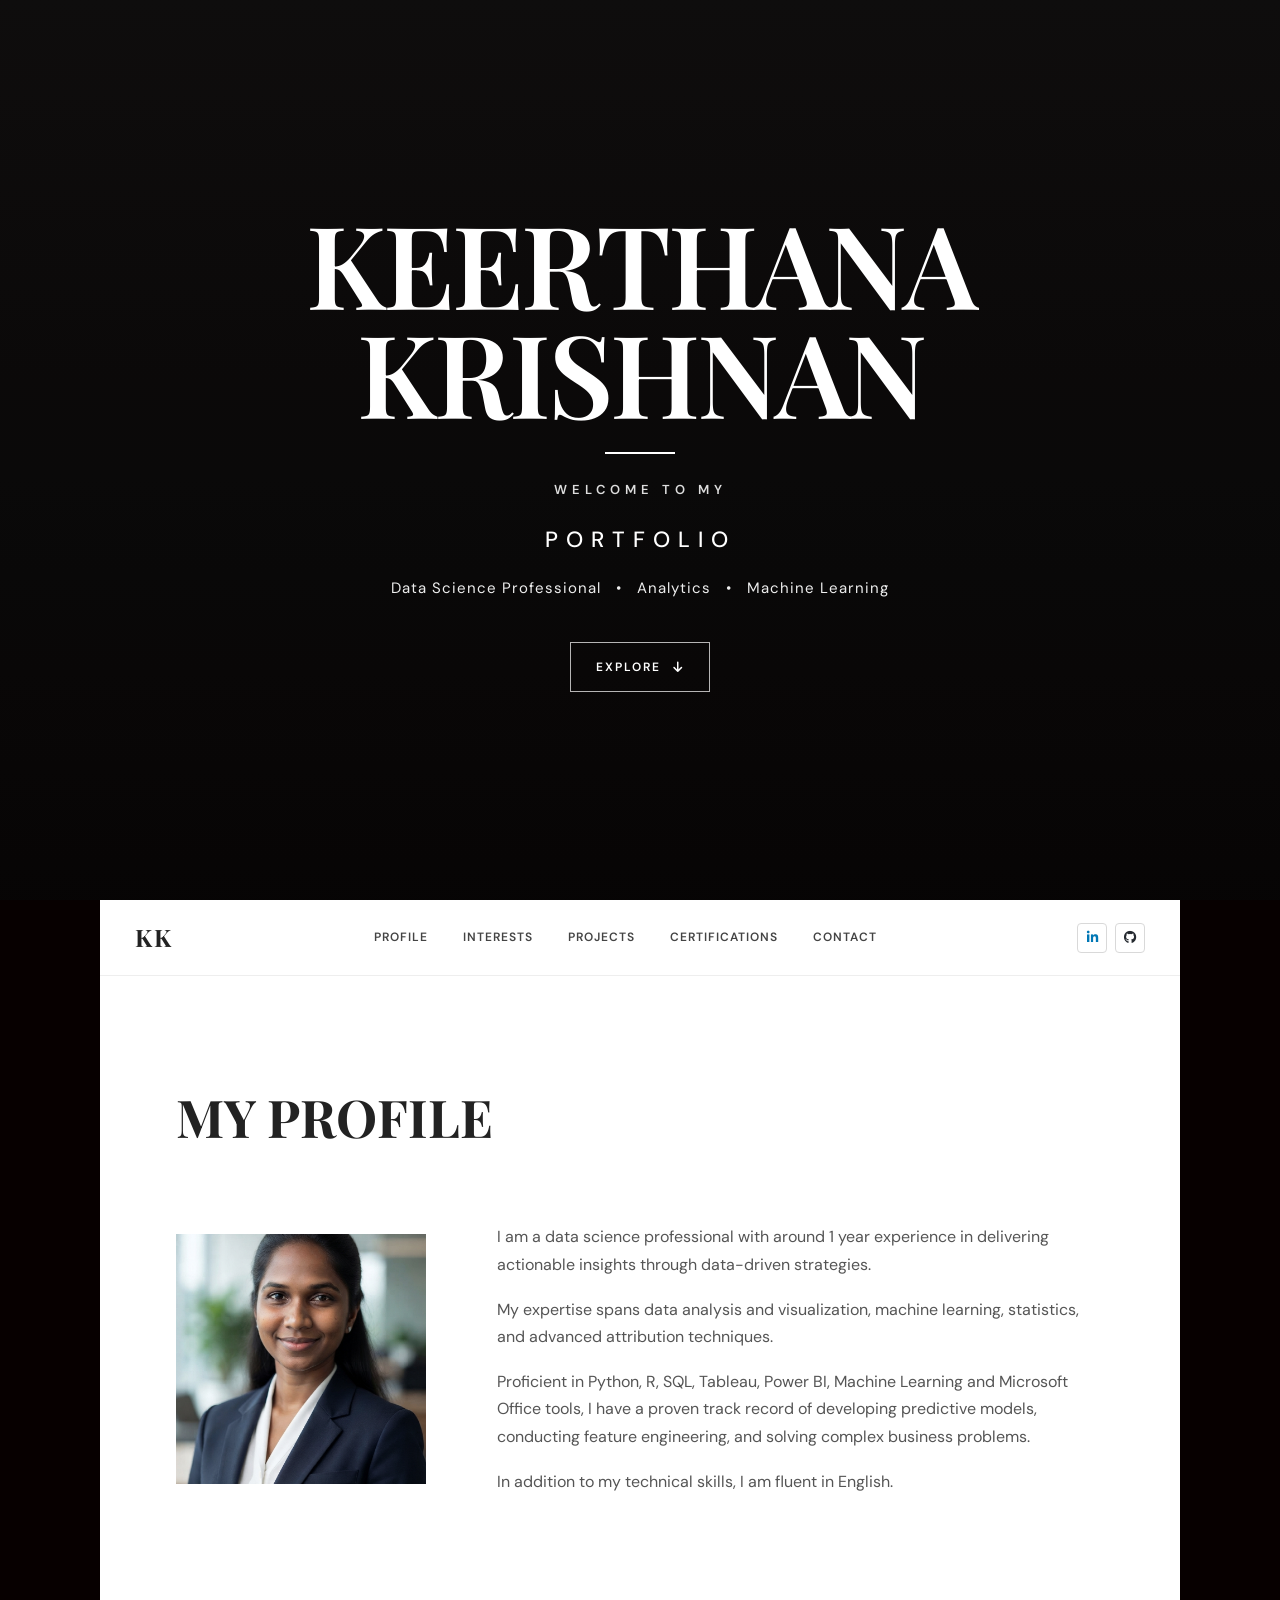
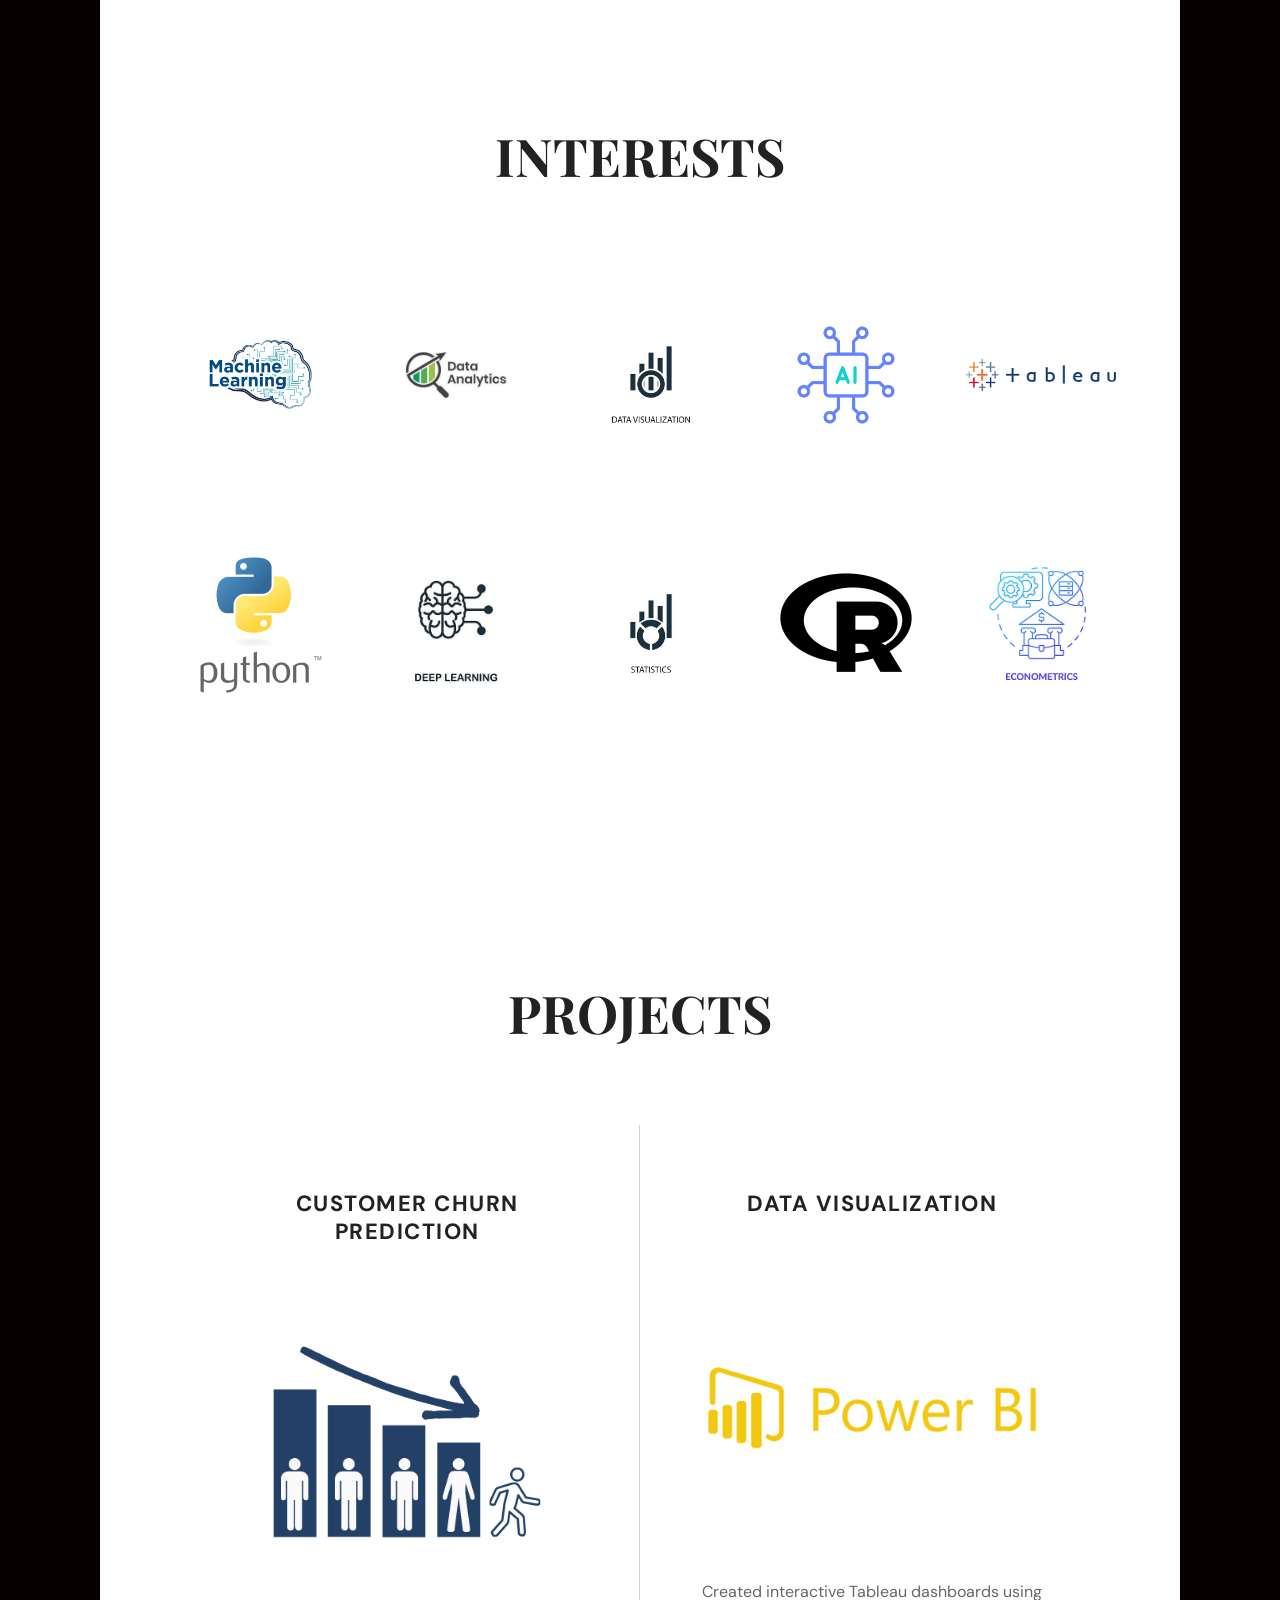
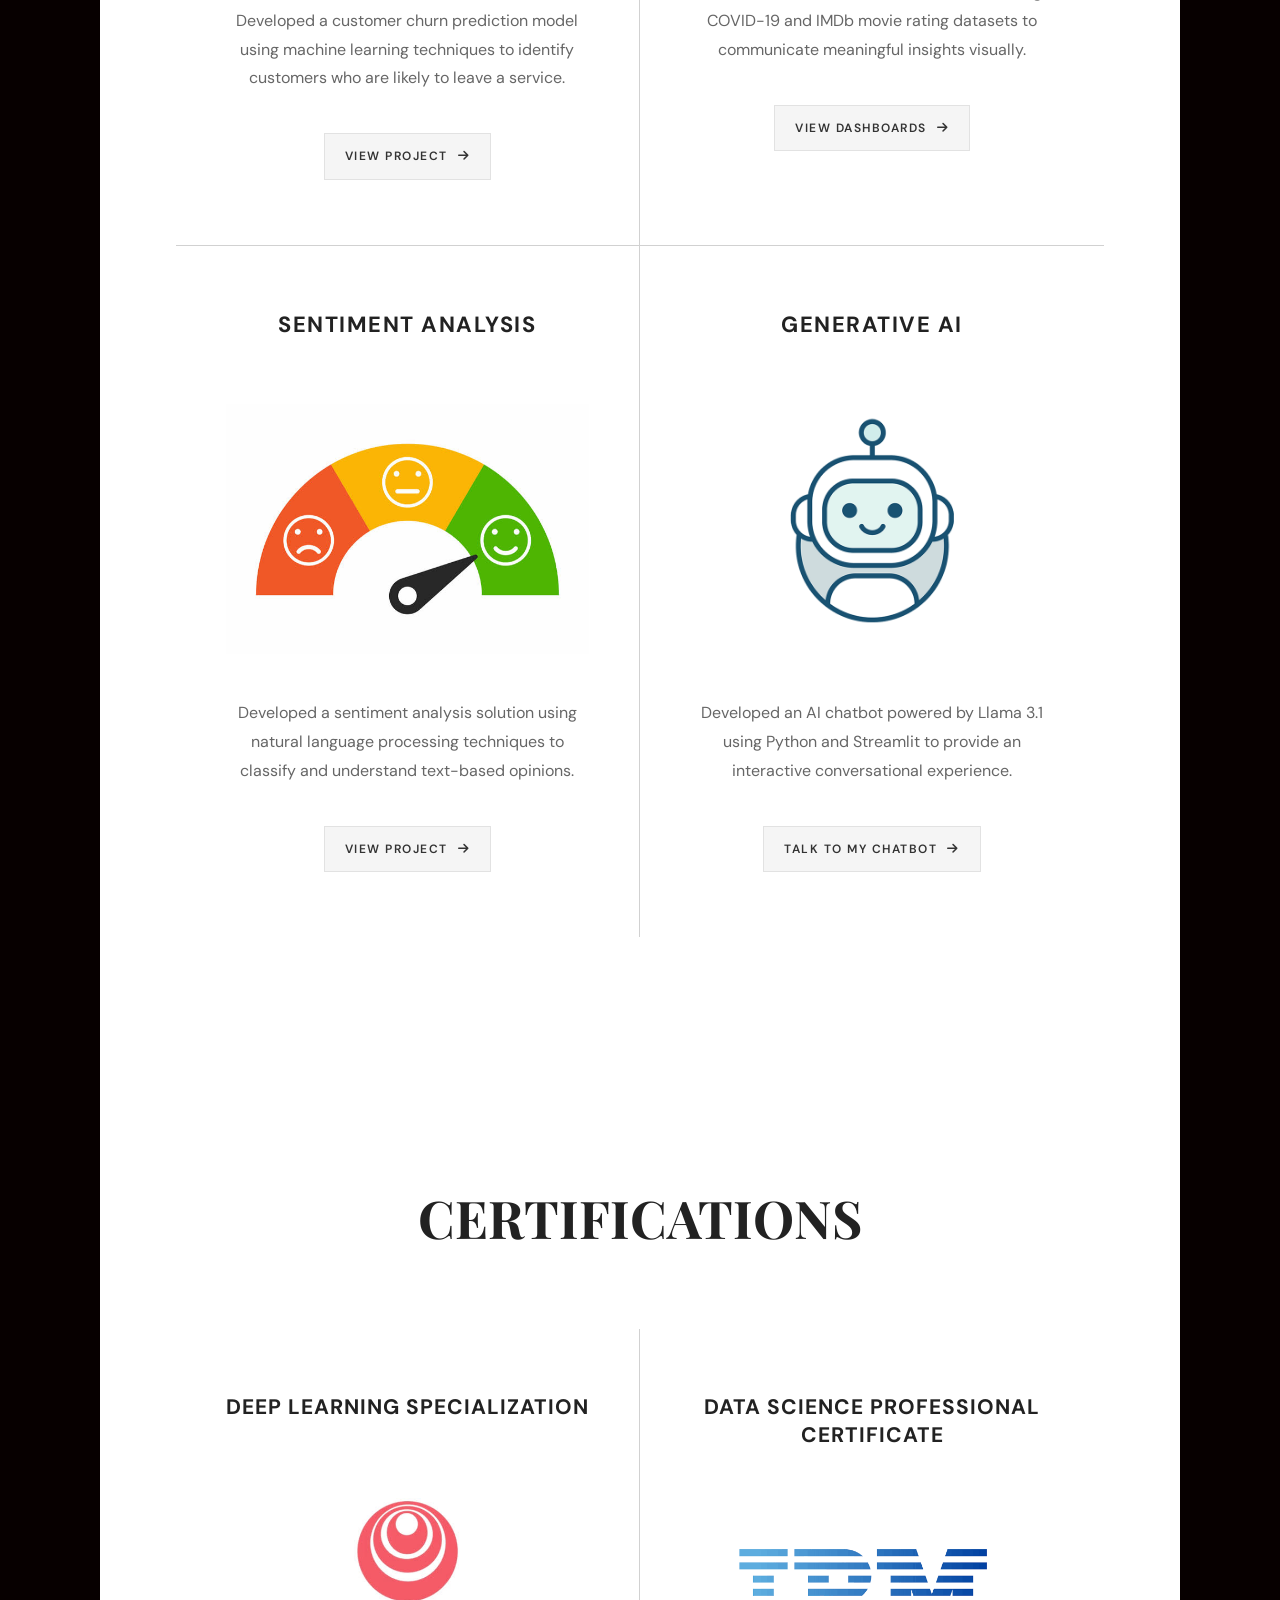
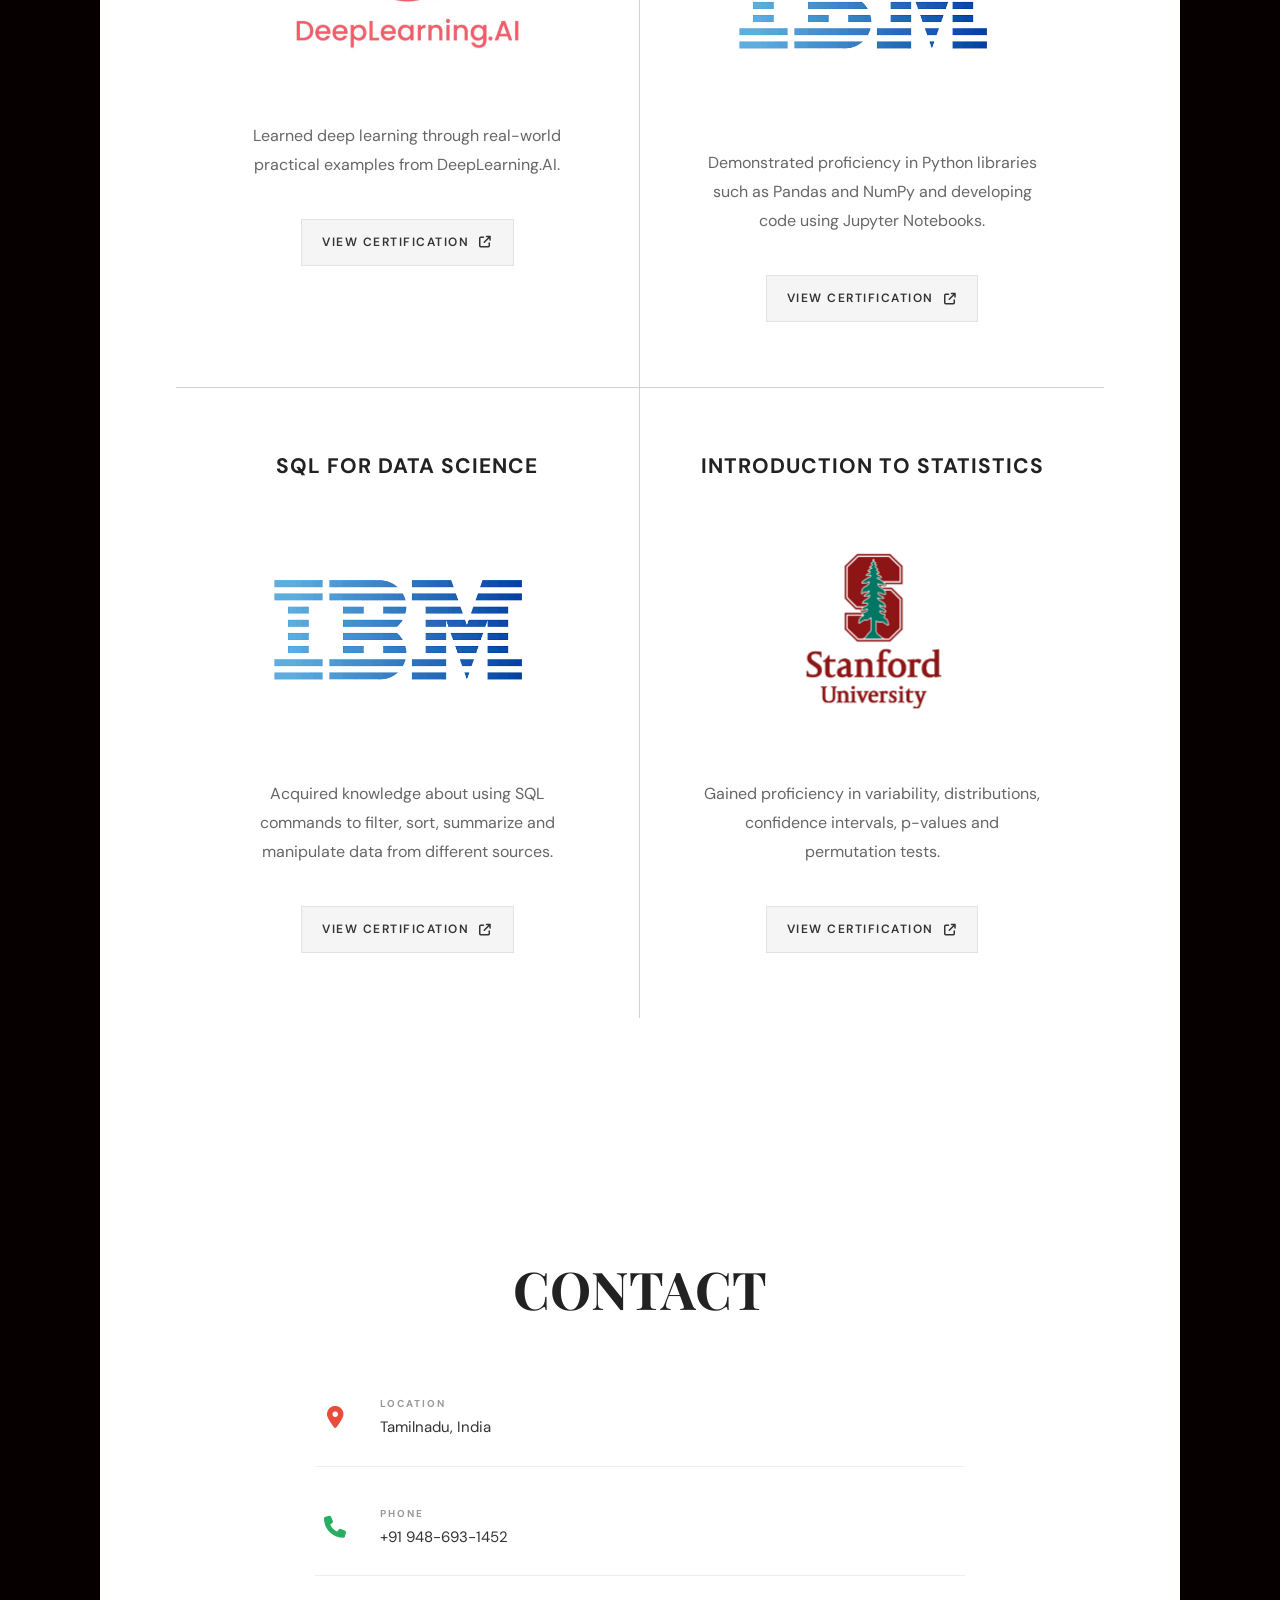
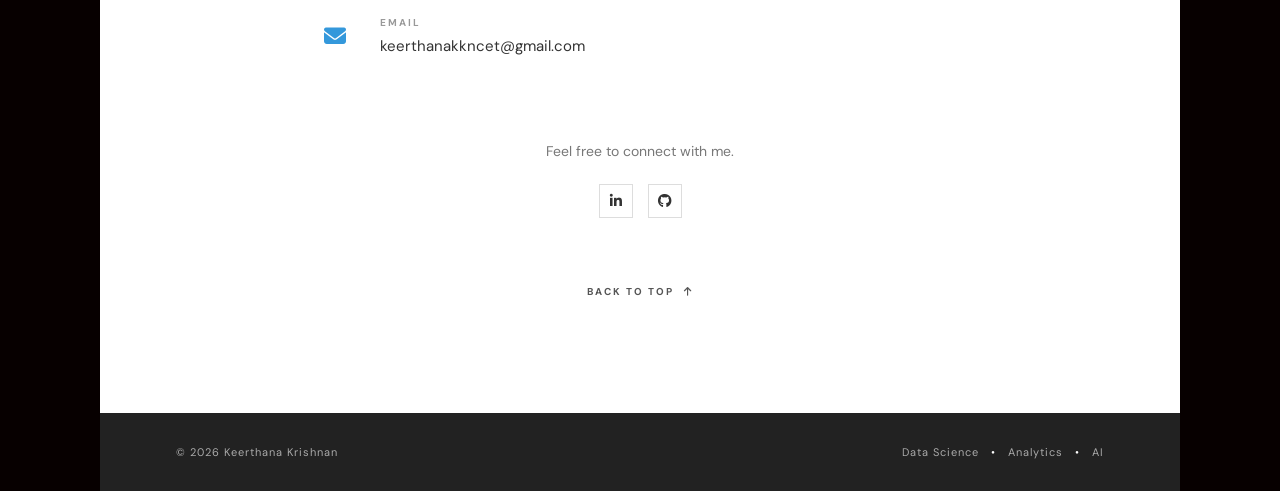
==== Home.html @ b249898c "Add files via upload" ====
<!DOCTYPE html>
<html lang="en">

<head>

    <meta charset="UTF-8">

    <meta name="viewport"
          content="width=device-width, initial-scale=1.0">

    <meta name="description"
          content="Keerthana Krishnan - Data Science Professional Portfolio">

    <title>Keerthana Krishnan | Data Science Portfolio</title>

    <!-- Google Fonts -->
    <link rel="preconnect" href="https://fonts.googleapis.com">

    <link rel="preconnect"
          href="https://fonts.gstatic.com"
          crossorigin>

    <link href="https://fonts.googleapis.com/css2?family=DM+Sans:wght@400;500;600;700&family=Playfair+Display:wght@500;600;700&display=swap"
          rel="stylesheet">

    <!-- Font Awesome -->
    <link rel="stylesheet"
          href="https://cdnjs.cloudflare.com/ajax/libs/font-awesome/6.5.2/css/all.min.css">

    <!-- Main CSS -->
    <link rel="stylesheet"
          href="/Static/CSS/style.css">

</head>

<body>

<!-- =====================================================
     HERO
===================================================== -->

<header class="hero-section" id="home">

    <div class="hero-overlay"></div>

    <div class="hero-content">

        <h1>
            KEERTHANA
            <span>KRISHNAN</span>
        </h1>

        <div class="hero-line"></div>

        <p class="hero-eyebrow">
            WELCOME TO MY
        </p>

        <h2>
            PORTFOLIO
        </h2>

        <p class="hero-description">
            Data Science Professional
            <span>•</span>
            Analytics
            <span>•</span>
            Machine Learning
        </p>

        <a href="#profile" class="explore-button">
            EXPLORE
            <i class="fa-solid fa-arrow-down"></i>
        </a>

    </div>

</header>


<!-- =====================================================
     MAIN PORTFOLIO VIEW
===================================================== -->

<main class="view-content">


    <!-- =================================================
         NAVIGATION
    ================================================= -->

    <nav class="portfolio-nav">

        <div class="nav-container">

            <a href="#home" class="nav-logo">
                KK
            </a>

            <button class="menu-toggle"
                    aria-label="Open navigation"
                    aria-expanded="false"
                    type="button">

                <i class="fa-solid fa-bars"></i>

            </button>

            <div class="nav-menu">

                <a href="#profile" class="nav-link">
                    Profile
                </a>

                <a href="#interests" class="nav-link">
                    Interests
                </a>

                <a href="#projects" class="nav-link">
                    Projects
                </a>

                <a href="#certifications" class="nav-link">
                    Certifications
                </a>

                <a href="#contact" class="nav-link">
                    Contact
                </a>

            </div>

            <div class="social-icons">

                <a href="https://www.linkedin.com/in/kgkeerthana/"
                   target="_blank"
                   rel="noopener noreferrer"
                   aria-label="LinkedIn">

                    <i class="fa-brands fa-linkedin-in"></i>

                </a>

                <a href="https://github.com/Keerthy1216"
                   target="_blank"
                   rel="noopener noreferrer"
                   aria-label="GitHub">

                    <i class="fa-brands fa-github"></i>

                </a>

            </div>

        </div>

    </nav>


    <!-- =================================================
         PROFILE
    ================================================= -->

    <section class="portfolio-section profile-section"
             id="profile">

        <div class="section-heading">

            <h2>
                MY PROFILE
            </h2>

        </div>

        <div class="profile-container">

            <div class="profile-image reveal">

                <img src="/Static/Images/Icons/myimage.png"
                     alt="Keerthana Krishnan">

            </div>

            <div class="profile-content reveal">

                <p>
                    I am a data science professional with around
                    1 year experience in delivering actionable
                    insights through data-driven strategies.
                </p>

                <p>
                    My expertise spans data analysis and visualization,
                    machine learning, statistics, and advanced
                    attribution techniques.
                </p>

                <p>
                    Proficient in Python, R, SQL, Tableau,
                    Power BI, Machine Learning and Microsoft Office
                    tools, I have a proven track record of developing
                    predictive models, conducting feature engineering,
                    and solving complex business problems.
                </p>

                <p>
                    In addition to my technical skills, I am fluent
                    in English.
                </p>

            </div>

        </div>

    </section>


    <!-- =================================================
         INTERESTS
    ================================================= -->

    <section class="portfolio-section interests-section"
             id="interests">

        <div class="section-heading centered-heading">

            <h2>
                INTERESTS
            </h2>

        </div>

        <div class="interest-list">

            <div class="interest-item reveal">
                <div class="interest-image">
                    <img src="/Static/Images/Icons/ml.jfif"
                         alt="Data Analytics">
                </div>
            </div>

            <div class="interest-item reveal">
                <div class="interest-image">
                    <img src="/Static/Images/Icons/DA.jpg"
                         alt="Machine Learning">
                </div>
            </div>

            <div class="interest-item reveal">
                <div class="interest-image">
                    <img src="/Static/Images/Icons/Datavisual.png"
                         alt="Data Visualization">
                </div>
            </div>

            <div class="interest-item reveal">
                <div class="interest-image">
                    <img src="/Static/Images/Icons/AI.png"
                         alt="Artificial Intelligence">
                </div>
            </div>

            <div class="interest-item reveal">
                <div class="interest-image">
                    <img src="/Static/Images/Icons/tableau.png"
                         alt="Tableau">
                </div>
            </div>

            <div class="interest-item reveal">
                <div class="interest-image">
                    <img src="/Static/Images/Icons/python.png"
                         alt="Python">
                </div>
            </div>

            <div class="interest-item reveal">
                <div class="interest-image">
                    <img src="/Static/Images/Icons/Deep learning.jfif"
                         alt="Deep Learning">
                </div>
            </div>

            <div class="interest-item reveal">
                <div class="interest-image">
                    <img src="/Static/Images/Icons/Statistics_logo.jfif"
                         alt="Statistics">
                </div>
            </div>

            <div class="interest-item reveal">
                <div class="interest-image">
                    <img src="/Static/Images/Icons/R_lang.jpg"
                         alt="R Programming">
                </div>
            </div>

            <div class="interest-item reveal">
                <div class="interest-image">
                    <img src="/Static/Images/Icons/Econo_logo.jfif"
                         alt="Econometrics">
                </div>
            </div>

        </div>

    </section>


    <!-- =================================================
         PROJECTS
    ================================================= -->

    <section class="portfolio-section projects-section"
             id="projects">

        <div class="section-heading centered-heading">

            <h2>
                PROJECTS
            </h2>

        </div>

        <div class="project-grid">

            <article class="project-card reveal">

                <div class="project-content">

                    <span class="project-category">
                        CUSTOMER CHURN PREDICTION
                    </span>

                    <div class="project-image">

                        <img src="/Static/Images/Icons/CC.png"
                             alt="Customer Churn Prediction">

                    </div>

                    <p>
                        Developed a customer churn prediction model
                        using machine learning techniques to identify
                        customers who are likely to leave a service.
                    </p>

                    <a href="https://github.com/Keerthy1216/Customer_churn_analysis_and_prediction_ML/blob/main/Customer_churn_analysis_%26_prediction.ipynb"
                       target="_blank"
                       rel="noopener noreferrer"
                       class="project-link">

                        VIEW PROJECT

                        <i class="fa-solid fa-arrow-right"></i>

                    </a>

                </div>

            </article>


            <article class="project-card reveal">

                <div class="project-content">

                    <span class="project-category">
                        DATA VISUALIZATION
                    </span>

                    <div class="project-image">

                        <img src="/Static/Images/Icons/DV.png"
                             alt="Tableau Dashboards">

                    </div>

                    <p>
                        Created interactive Tableau dashboards using
                        COVID-19 and IMDb movie rating datasets to
                        communicate meaningful insights visually.
                    </p>

                    <a href="https://public.tableau.com/"
                       target="_blank"
                       rel="noopener noreferrer"
                       class="project-link">

                        VIEW DASHBOARDS

                        <i class="fa-solid fa-arrow-right"></i>

                    </a>

                </div>

            </article>


            <article class="project-card reveal">

                <div class="project-content">

                    <span class="project-category">
                        SENTIMENT ANALYSIS
                    </span>

                    <div class="project-image">

                        <img src="/Static/Images/Icons/NLP.jfif"
                             alt="Sentiment Analysis">

                    </div>

                    <p>
                        Developed a sentiment analysis solution using
                        natural language processing techniques to
                        classify and understand text-based opinions.
                    </p>

                    <a href="https://github.com/Keerthy1216/Sentiment_analysis_movie_review_nlp_with_machine_learning"
                       target="_blank"
                       rel="noopener noreferrer"
                       class="project-link">

                        VIEW PROJECT

                        <i class="fa-solid fa-arrow-right"></i>

                    </a>

                </div>

            </article>


            <article class="project-card reveal">

                <div class="project-content">

                    <span class="project-category">
                        GENERATIVE AI
                    </span>

                    <div class="project-image">

                        <img src="/Static/Images/Icons/chtpot.gif"
                             alt="AI Chatbot">

                    </div>

                    <p>
                        Developed an AI chatbot powered by Llama 3.1
                        using Python and Streamlit to provide an
                        interactive conversational experience.
                    </p>

                    <a href="https://myprojects-sivasankar-subramanian-chatbot.streamlit.app/"
                       target="_blank"
                       rel="noopener noreferrer"
                       class="project-link">

                        TALK TO MY CHATBOT

                        <i class="fa-solid fa-arrow-right"></i>

                    </a>

                </div>

            </article>

        </div>

    </section>


    <!-- =================================================
         CERTIFICATIONS
    ================================================= -->

    <section class="portfolio-section certifications-section"
             id="certifications">

        <div class="section-heading centered-heading">

            <h2>
                CERTIFICATIONS
            </h2>

        </div>

        <div class="certification-grid">

            <article class="certificate-item reveal">

                <div class="certificate-content">

                    <span>
                        DEEP LEARNING SPECIALIZATION
                    </span>

                    <div class="certificate-image">

                        <img src="/Static/Images/Icons/DL.jfif"
                             alt="Deep Learning Specialization">

                    </div>

                    <p>
                        Learned deep learning through real-world
                        practical examples from DeepLearning.AI.
                    </p>

                    <a href="https://www.coursera.org/"
                       target="_blank"
                       rel="noopener noreferrer">

                        VIEW CERTIFICATION

                        <i class="fa-solid fa-arrow-up-right-from-square"></i>

                    </a>

                </div>

            </article>


            <article class="certificate-item reveal">

                <div class="certificate-content">

                    <span>
                        DATA SCIENCE PROFESSIONAL CERTIFICATE
                    </span>

                    <div class="certificate-image">

                        <img src="/Static/Images/Icons/IBM.png"
                             alt="Data Science Professional Certificate">

                    </div>

                    <p>
                        Demonstrated proficiency in Python libraries
                        such as Pandas and NumPy and developing code
                        using Jupyter Notebooks.
                    </p>

                    <a href="https://www.coursera.org/"
                       target="_blank"
                       rel="noopener noreferrer">

                        VIEW CERTIFICATION

                        <i class="fa-solid fa-arrow-up-right-from-square"></i>

                    </a>

                </div>

            </article>


            <article class="certificate-item reveal">

                <div class="certificate-content">

                    <span>
                        SQL FOR DATA SCIENCE
                    </span>

                    <div class="certificate-image">

                        <img src="/Static/Images/Icons/IBM.png"
                             alt="SQL for Data Science">

                    </div>

                    <p>
                        Acquired knowledge about using SQL commands
                        to filter, sort, summarize and manipulate
                        data from different sources.
                    </p>

                    <a href="https://www.coursera.org/"
                       target="_blank"
                       rel="noopener noreferrer">

                        VIEW CERTIFICATION

                        <i class="fa-solid fa-arrow-up-right-from-square"></i>

                    </a>

                </div>

            </article>


            <article class="certificate-item reveal">

                <div class="certificate-content">

                    <span>
                        INTRODUCTION TO STATISTICS
                    </span>

                    <div class="certificate-image">

                        <img src="/Static/Images/Icons/sTATISTICS.png"
                             alt="Introduction to Statistics">

                    </div>

                    <p>
                        Gained proficiency in variability,
                        distributions, confidence intervals,
                        p-values and permutation tests.
                    </p>

                    <a href="https://www.coursera.org/"
                       target="_blank"
                       rel="noopener noreferrer">

                        VIEW CERTIFICATION

                        <i class="fa-solid fa-arrow-up-right-from-square"></i>

                    </a>

                </div>

            </article>

        </div>

    </section>


    <!-- =================================================
         CONTACT
    ================================================= -->

    <section class="portfolio-section contact-section"
             id="contact">

        <div class="section-heading centered-heading">

            <h2>
                CONTACT
            </h2>

        </div>

        <div class="contact-container">

            <div class="contact-item reveal">

                <div class="contact-icon location-icon">
                    <i class="fa-solid fa-location-dot"></i>
                </div>

                <div class="contact-info">

                    <span>
                        LOCATION
                    </span>

                    <p>
                        Tamilnadu, India
                    </p>

                </div>

            </div>


            <div class="contact-item reveal">

                <div class="contact-icon phone-icon">
                    <i class="fa-solid fa-phone"></i>
                </div>

                <div class="contact-info">

                    <span>
                        PHONE
                    </span>

                    <p>
                        <a href="tel:+919486931452">
                            +91 948-693-1452
                        </a>
                    </p>

                </div>

            </div>


            <div class="contact-item reveal">

                <div class="contact-icon email-icon">
                    <i class="fa-solid fa-envelope"></i>
                </div>

                <div class="contact-info">

                    <span>
                        EMAIL
                    </span>

                    <p>
                        <a href="mailto:keerthanakncet@gmail.com">
                            keerthanakkncet@gmail.com
                        </a>
                    </p>

                </div>

            </div>

        </div>


        <div class="contact-bottom">

            <p>
                Feel free to connect with me.
            </p>

            <div class="contact-social">

                <a href="https://www.linkedin.com/in/kgkeerthana/"
                   target="_blank"
                   rel="noopener noreferrer"
                   aria-label="LinkedIn">

                    <i class="fa-brands fa-linkedin-in"></i>

                </a>

                <a href="https://github.com/Keerthy1216"
                   target="_blank"
                   rel="noopener noreferrer"
                   aria-label="GitHub">

                    <i class="fa-brands fa-github"></i>

                </a>

            </div>

        </div>


        <a href="#home" class="back-to-top">

            BACK TO TOP

            <i class="fa-solid fa-arrow-up"></i>

        </a>

    </section>


    <!-- =================================================
         FOOTER
    ================================================= -->

    <footer class="portfolio-footer">

        <p>
            © 2026 Keerthana Krishnan
        </p>

        <p>
            Data Science
            <span>•</span>
            Analytics
            <span>•</span>
            AI
        </p>

    </footer>

</main>


<!-- =====================================================
     JAVASCRIPT
===================================================== -->

<script src="/Static/JS/main.js"></script>

</body>

</html>
---- Static/CSS/style.css ----
/* =========================================================
   GLOBAL
========================================================= */

* {
    margin: 0;
    padding: 0;
    box-sizing: border-box;
}

html {
    scroll-behavior: smooth;
    scroll-padding-top: 80px;
}

body {
    font-family: "DM Sans", sans-serif;
    color: #222222;
    background: #070000;
    line-height: 1.7;
}

a {
    color: inherit;
    text-decoration: none;
}

img {
    display: block;
    max-width: 100%;
}

button {
    font-family: inherit;
}


/* =========================================================
   HERO
========================================================= */

.hero-section {
    min-height: 100vh;
    position: relative;

    display: flex;
    align-items: center;
    justify-content: center;

    text-align: center;

    background:
        linear-gradient(
            rgba(20, 20, 20, 0.75),
            rgba(8, 8, 8, 0.7)
        ),
        url("/Static/Images/hero.jpg");

    background-size: cover;
    background-position: center;
    background-attachment: fixed;

    color: #ffffff;
}

.hero-overlay {
    position: absolute;
    inset: 0;
    background: rgba(0, 0, 0, 0.15);
}

.hero-content {
    position: relative;
    z-index: 2;

    width: 90%;
    max-width: 1000px;

    padding: 40px 20px;
}

.hero-eyebrow {
    font-size: 13px;
    letter-spacing: 5px;
    font-weight: 600;

    margin-bottom: 20px;

    color: #dddddd;
}

.hero-content h1 {
    font-family: "Playfair Display", serif;

    font-size: clamp(55px, 9vw, 115px);
    line-height: 0.95;

    font-weight: 600;
    letter-spacing: -3px;

    margin-bottom: 25px;
}

.hero-content h1 span {
    display: block;
}

.hero-line {
    width: 70px;
    height: 2px;

    margin: 25px auto;

    background: #ffffff;
}

.hero-content h2 {
    font-size: 22px;
    font-weight: 500;

    letter-spacing: 8px;

    margin-bottom: 18px;
}

.hero-description {
    font-size: 15px;

    color: #eeeeee;

    letter-spacing: 1px;
}

.hero-description span {
    margin: 0 10px;
}

.explore-button {
    display: inline-flex;

    align-items: center;

    gap: 12px;

    margin-top: 40px;

    padding: 14px 25px;

    border: 1px solid rgba(255, 255, 255, 0.7);

    color: #ffffff;

    font-size: 12px;
    font-weight: 600;

    letter-spacing: 2px;

    transition: all 0.3s ease;
}

.explore-button:hover {
    background: #ffffff;
    color: #222222;
}

.explore-button i {
    transition: transform 0.3s ease;
}

.explore-button:hover i {
    transform: translateY(4px);
}


/* =========================================================
   MAIN PORTFOLIO VIEW
========================================================= */

.view-content {
    width: calc(100% - 200px);
    max-width: 1500px;

    margin: 0 auto;

    background: #ffffff;
}


/* =========================================================
   NAVIGATION
========================================================= */

.portfolio-nav {
    position: sticky;
    top: 0;

    z-index: 1000;

    background: #ffffff;

    border-bottom: 1px solid #eeeeee;
}

.nav-container {
    min-height: 75px;

    padding: 0 35px;

    display: flex;

    align-items: center;
    justify-content: space-between;
}

.nav-logo {
    font-family: "Playfair Display", serif;

    font-size: 24px;
    font-weight: 700;

    color: #222222;

    letter-spacing: 2px;
}

.nav-menu {
    display: flex;

    align-items: center;

    gap: 35px;
}

.nav-link {
    position: relative;

    font-size: 12px;
    font-weight: 600;

    text-transform: uppercase;

    letter-spacing: 1px;

    color: #444444;

    transition: color 0.3s ease;
}

.nav-link::after {
    content: "";

    position: absolute;

    left: 0;
    bottom: -7px;

    width: 0;
    height: 1px;

    background: #222222;

    transition: width 0.3s ease;
}

.nav-link:hover {
    color: #000000;
}

.nav-link:hover::after {
    width: 100%;
}


/* =========================================================
   SOCIAL ICONS
========================================================= */

.social-icons {
    display: flex;

    align-items: center;

    gap: 8px;
}

.social-icons a {
    width: 30px;
    height: 30px;

    display: flex;

    align-items: center;
    justify-content: center;

    background: #ffffff;

    border: 1px solid #d9d9d9;

    border-radius: 4px;

    font-size: 13px;

    transition: all 0.3s ease;
}

.social-icons a:first-child {
    color: #0077b5;
}

.social-icons a:first-child:hover {
    color: #ffffff;

    background: #0077b5;

    border-color: #0077b5;

    transform: translateY(-2px);
}

.social-icons a:last-child {
    color: #24292f;
}

.social-icons a:last-child:hover {
    color: #ffffff;

    background: #24292f;

    border-color: #24292f;

    transform: translateY(-2px);
}


/* =========================================================
   MOBILE MENU BUTTON
========================================================= */

.menu-toggle {
    display: none;

    border: none;

    background: transparent;

    font-size: 22px;

    cursor: pointer;

    color: #222222;
}


/* =========================================================
   GENERAL SECTION
========================================================= */

.portfolio-section {
    position: relative;

    padding: 110px 7%;

    background: #ffffff;
}

.section-heading {
    margin-bottom: 75px;
}

.centered-heading {
    text-align: center;
}

.section-heading h2 {
    font-family: "Playfair Display", serif;

    font-size: clamp(36px, 5vw, 52px);

    font-weight: 700;

    line-height: 1.2;

    color: #222222;
}


/* =========================================================
   PROFILE
========================================================= */

.profile-container {
    max-width: 1100px;

    margin: 0 auto;

    display: grid;

    grid-template-columns: 0.5fr 1.1fr;

    gap: 45px;

    align-items: center;
}

.profile-image {
    overflow: hidden;
}

.profile-image img {
    width: 250px;
    height: 250px;

    object-fit: cover;

    filter: grayscale(10%);

    transition: transform 0.5s ease;
}

.profile-image:hover img {
    transform: scale(1.03);
}

.profile-content p {
    color: #555555;

    font-size: 16px;

    margin-bottom: 18px;
}

.profile-content p:last-child {
    margin-bottom: 0;
}


/* =========================================================
   INTERESTS
========================================================= */

.interests-section {
    padding-top: 120px;

    padding-bottom: 125px;
}

.interests-section .section-heading {
    margin-bottom: 75px;
}

.interest-list {
    display: grid;

    grid-template-columns: repeat(5, 1fr);

    gap: 55px 25px;

    max-width: 1100px;

    margin: 0 auto;

    padding: 15px 0;
}

.interest-item {
    display: flex;

    align-items: center;
    justify-content: center;

    text-align: center;

    padding: 15px 10px;

    background: transparent;

    transition: transform 0.3s ease;
}

.interest-item:hover {
    transform: translateY(-6px);
}

.interest-image {
    width: 150px;
    height: 165px;

    display: flex;

    align-items: center;
    justify-content: center;

    overflow: hidden;

    margin: 0 auto;
}

.interest-image img {
    width: 100%;
    height: 100%;

    object-fit: contain;

    object-position: center;

    transition: transform 0.3s ease;
}

.interest-item:hover .interest-image img {
    transform: scale(1.08);
}


/* =========================================================
   PROJECTS
========================================================= */

.projects-section {
    padding-top: 120px;

    padding-bottom: 130px;
}

.projects-section .section-heading {
    margin-bottom: 80px;
}

.project-grid {
    display: grid;

    grid-template-columns: repeat(2, 1fr);

    max-width: 1200px;

    margin: 0 auto;

    /*
       IMPORTANT:
       No row-gap here.

       This allows the horizontal divider
       to connect directly with the vertical divider.
    */
    column-gap: 0;

    row-gap: 0;
}

.project-card {
    position: relative;

    padding: 65px 50px;

    background: transparent;

    /*
       Continuous divider system
    */
    border-bottom: 1px solid rgba(0, 0, 0, 0.18);
}

.project-card:nth-child(odd) {
    border-right: 1px solid rgba(0, 0, 0, 0.18);
}

/*
   Remove bottom border from the last row.
   This prevents an unnecessary line at the bottom.
*/
.project-card:nth-child(3),
.project-card:nth-child(4) {
    border-bottom: none;
}

.project-content {
    display: flex;

    flex-direction: column;

    align-items: center;

    text-align: center;
}


/* PROJECT TITLE */

.project-category {
    display: block;

    width: 100%;

    max-width: 500px;

    margin: 0 auto 45px;

    font-family: "DM Sans", sans-serif;

    font-size: 22px;

    font-weight: 700;

    line-height: 1.3;

    letter-spacing: 1.5px;

    color: #222222;
}


/* PROJECT IMAGE */

.project-image {
    width: 100%;

    max-width: 500px;

    height: 250px;

    overflow: hidden;

    margin: 20px auto 45px;
}

.project-image img {
    width: 100%;

    height: 100%;

    object-fit: cover;

    transition: transform 0.4s ease;
}

.project-card:hover .project-image img {
    transform: scale(1.03);
}


/* PROJECT DESCRIPTION */

.project-content p {
    width: 100%;

    max-width: 600px;

    margin: 0 auto 40px;

    padding: 0 10px;

    font-size: 16px;

    line-height: 1.8;

    color: #666666;
}


/* PROJECT BUTTON */

.project-link {
    display: inline-flex;

    align-items: center;

    justify-content: center;

    gap: 10px;

    padding: 12px 20px;

    background: rgba(0, 0, 0, 0.04);

    border: 1px solid rgba(0, 0, 0, 0.08);

    color: #333333;

    font-size: 12px;

    font-weight: 600;

    letter-spacing: 1.5px;

    transition: all 0.3s ease;
}

.project-link:hover {
    background: rgba(0, 0, 0, 0.09);

    border-color: rgba(0, 0, 0, 0.15);

    color: #000000;
}

.project-link i {
    transition: transform 0.3s ease;
}

.project-link:hover i {
    transform: translateX(5px);
}


/* =========================================================
   CERTIFICATIONS
========================================================= */

.certifications-section {
    padding-top: 120px;

    padding-bottom: 130px;
}

.certifications-section .section-heading {
    margin-bottom: 80px;
}

.certification-grid {
    display: grid;

    grid-template-columns: repeat(2, 1fr);

    max-width: 1200px;

    margin: 0 auto;
}

.certificate-item {
    position: relative;

    padding: 65px 50px;

    text-align: center;
}

.certificate-item:nth-child(odd) {
    border-right: 1px solid rgba(0, 0, 0, 0.18);
}

.certificate-item:nth-child(-n+2) {
    border-bottom: 1px solid rgba(0, 0, 0, 0.18);
}

.certificate-content {
    width: 100%;

    display: flex;

    flex-direction: column;

    align-items: center;
}


/* CERTIFICATION TITLE */

.certificate-content > span {
    display: block;

    width: 100%;

    max-width: 500px;

    margin: 0 auto 45px;

    text-align: center;

    font-family: "DM Sans", sans-serif;

    font-size: 21px;

    font-weight: 700;

    line-height: 1.3;

    letter-spacing: 1px;

    color: #222222;

    text-transform: uppercase;
}


/* CERTIFICATION IMAGE */

.certificate-image {
    width: 100%;

    max-width: 290px;

    height: 210px;

    margin: 0 auto 45px;

    overflow: hidden;
}

.certificate-image img {
    width: 100%;

    height: 100%;

    display: block;

    object-fit: cover;

    object-position: center;

    transition: transform 0.4s ease;
}

.certificate-item:hover .certificate-image img {
    transform: scale(1.03);
}


/* CERTIFICATION DESCRIPTION */

.certificate-content p {
    width: 100%;

    max-width: 600px;

    margin: 0 auto 40px;

    padding: 0 10px;

    font-size: 16px;

    line-height: 1.8;

    color: #666666;
}


/* CERTIFICATION BUTTON */

.certificate-content a {
    display: inline-flex;

    align-items: center;

    justify-content: center;

    gap: 10px;

    padding: 12px 20px;

    background: rgba(0, 0, 0, 0.04);

    border: 1px solid rgba(0, 0, 0, 0.08);

    color: #333333;

    font-size: 12px;

    font-weight: 600;

    letter-spacing: 1.5px;

    transition: all 0.3s ease;
}

.certificate-content a:hover {
    background: rgba(0, 0, 0, 0.09);

    border-color: rgba(0, 0, 0, 0.15);

    color: #000000;
}

.certificate-content a i {
    transition: transform 0.3s ease;
}

.certificate-content a:hover i {
    transform: translate(3px, -3px);
}


/* =========================================================
   CONTACT
========================================================= */

.contact-section {
    text-align: center;
}

.contact-container {
    max-width: 650px;

    margin: 0 auto;

    display: flex;

    flex-direction: column;

    align-items: center;

    gap: 38px;
}

.contact-item {
    width: 100%;

    display: flex;

    align-items: center;

    justify-content: flex-start;

    gap: 25px;

    text-align: left;

    padding-bottom: 25px;

    border-bottom: 1px solid #eeeeee;
}

.contact-item:last-child {
    border-bottom: none;
}

.contact-icon {
    width: 40px;

    flex-shrink: 0;

    text-align: center;

    font-size: 22px;
}

.location-icon {
    color: #e74c3c;
}

.phone-icon {
    color: #27ae60;
}

.email-icon {
    color: #3498db;
}

.contact-info span {
    display: block;

    color: #999999;

    font-size: 10px;

    font-weight: 700;

    letter-spacing: 2px;

    margin-bottom: 3px;
}

.contact-info p {
    margin: 0;

    color: #333333;

    font-size: 15px;
}

.contact-info a:hover {
    color: #3498db;
}

.contact-bottom {
    margin-top: 55px;
}

.contact-bottom p {
    color: #777777;

    font-size: 14px;

    margin-bottom: 20px;
}

.contact-social {
    display: flex;

    justify-content: center;

    gap: 15px;
}

.contact-social a {
    width: 34px;
    height: 34px;

    display: flex;

    align-items: center;

    justify-content: center;

    border: 1px solid #dddddd;

    color: #333333;

    font-size: 14px;

    transition: all 0.3s ease;
}

.contact-social a:first-child:hover {
    color: #0077b5;

    border-color: #0077b5;
}

.contact-social a:last-child:hover {
    color: #000000;

    border-color: #000000;
}

.back-to-top {
    display: inline-flex;

    align-items: center;

    gap: 10px;

    margin-top: 65px;

    font-size: 10px;

    font-weight: 700;

    letter-spacing: 2px;

    color: #555555;
}

.back-to-top:hover {
    color: #000000;
}


/* =========================================================
   FOOTER
========================================================= */

.portfolio-footer {
    padding: 30px 7%;

    background: #222222;

    color: #aaaaaa;

    display: flex;

    align-items: center;

    justify-content: space-between;

    gap: 20px;

    font-size: 11px;

    letter-spacing: 1px;
}

.portfolio-footer span {
    margin: 0 8px;

    color: #ffffff;
}


/* =========================================================
   REVEAL ANIMATION
========================================================= */

.reveal {
    opacity: 0;

    transform: translateY(25px);

    transition:
        opacity 0.7s ease,
        transform 0.7s ease;
}

.reveal.active {
    opacity: 1;

    transform: translateY(0);
}


/* =========================================================
   TABLET
========================================================= */

@media (max-width: 1100px) {

    .view-content {
        width: calc(100% - 80px);
    }

    .nav-menu {
        gap: 20px;
    }

    .interest-list {
        grid-template-columns: repeat(4, 1fr);

        gap: 45px 20px;
    }

    .interest-image {
        width: 120px;

        height: 125px;
    }

    .profile-container {
        gap: 35px;
    }

    .project-card {
        padding: 55px 30px;
    }

    .certificate-item {
        padding: 55px 30px;
    }
}


/* =========================================================
   MOBILE NAVIGATION
========================================================= */

@media (max-width: 800px) {

    .view-content {
        width: calc(100% - 30px);
    }

    .nav-container {
        min-height: 65px;

        padding: 0 20px;
    }

    .menu-toggle {
        display: block;

        order: 2;
    }

    .nav-logo {
        order: 1;
    }

    .social-icons {
        order: 3;
    }

    .nav-menu {
        position: absolute;

        top: 65px;

        left: 0;
        right: 0;

        display: none;

        flex-direction: column;

        align-items: center;

        gap: 0;

        padding: 15px 0 20px;

        background: #ffffff;

        border-top: 1px solid #eeeeee;

        box-shadow:
            0 10px 25px rgba(0, 0, 0, 0.05);
    }

    .nav-menu.active {
        display: flex;
    }

    .nav-link {
        width: 100%;

        text-align: center;

        padding: 12px;
    }

    .nav-link::after {
        display: none;
    }

    .social-icons {
        margin-left: auto;

        margin-right: 15px;
    }
}


/* =========================================================
   TABLET / SMALL SCREEN
========================================================= */

@media (max-width: 750px) {

    .portfolio-section {
        padding: 80px 6%;
    }

    .profile-container {
        grid-template-columns: 1fr;

        gap: 40px;
    }

    .profile-image {
        display: flex;

        justify-content: center;
    }

    .interest-list {
        grid-template-columns: repeat(2, 1fr);

        gap: 40px 15px;
    }

    .interest-image {
        width: 105px;

        height: 115px;
    }


    /* PROJECTS */

    .project-grid {
        grid-template-columns: 1fr;

        /*
           Keep row-gap at ZERO.

           The border belongs to the card itself,
           so every horizontal divider remains
           continuous.
        */
        row-gap: 0;
    }

    .project-card,
    .project-card:nth-child(odd) {
        border-right: none;

        border-bottom: 1px solid rgba(0, 0, 0, 0.18);

        padding: 55px 0;
    }

    .project-card:last-child {
        border-bottom: none;
    }


    /* CERTIFICATIONS */

    .certification-grid {
        grid-template-columns: 1fr;
    }

    .certificate-item,
    .certificate-item:nth-child(odd) {
        border-right: none;
    }

    .certificate-item:nth-child(-n+2) {
        border-bottom: none;
    }

    .certificate-item:not(:last-child) {
        border-bottom: 1px solid rgba(0, 0, 0, 0.18);
    }

    .certificate-item {
        padding: 55px 0;
    }
}


/* =========================================================
   MOBILE
========================================================= */

@media (max-width: 550px) {

    .view-content {
        width: calc(100% - 16px);
    }

    .hero-content {
        padding: 30px 15px;
    }

    .hero-content h1 {
        font-size: 52px;

        letter-spacing: -1px;
    }

    .hero-content h2 {
        font-size: 17px;

        letter-spacing: 5px;
    }

    .hero-description {
        font-size: 13px;

        line-height: 2;
    }

    .hero-description span {
        margin: 0 4px;
    }

    .portfolio-section {
        padding: 70px 22px;
    }

    .section-heading {
        margin-bottom: 50px;
    }

    .section-heading h2 {
        font-size: 36px;
    }


    /* =====================================================
       INTERESTS
    ===================================================== */

    .interests-section {
        padding-top: 80px;

        padding-bottom: 90px;
    }

    .interests-section .section-heading {
        margin-bottom: 55px;
    }

    .interest-list {
        grid-template-columns: repeat(2, 1fr);

        gap: 35px 10px;

        padding: 10px 0;
    }

    .interest-item {
        padding: 12px 5px;
    }

    .interest-image {
        width: 95px;

        height: 95px;
    }


    /* =====================================================
       PROJECTS
    ===================================================== */

    .projects-section {
        padding-top: 80px;

        padding-bottom: 90px;
    }

    .projects-section .section-heading {
        margin-bottom: 60px;
    }

    .project-card,
    .project-card:nth-child(odd) {
        padding: 55px 0;
    }

    .project-category {
        font-size: 19px;

        line-height: 1.35;

        margin-bottom: 40px;
    }

    .project-image {
        width: 100%;

        height: 220px;

        margin-bottom: 40px;
    }

    .project-content p {
        font-size: 14px;

        line-height: 1.8;

        margin-bottom: 35px;

        padding: 0 5px;
    }


    /* =====================================================
       CERTIFICATIONS
    ===================================================== */

    .certifications-section {
        padding-top: 80px;

        padding-bottom: 90px;
    }

    .certifications-section .section-heading {
        margin-bottom: 60px;
    }

    .certificate-item {
        padding: 55px 0;
    }

    .certificate-content > span {
        font-size: 19px;

        line-height: 1.35;

        margin-bottom: 40px;
    }

    .certificate-image {
        width: 100%;

        height: 220px;

        margin-bottom: 40px;
    }

    .certificate-content p {
        font-size: 14px;

        line-height: 1.8;

        margin-bottom: 35px;

        padding: 0 5px;
    }


    /* =====================================================
       CONTACT
    ===================================================== */

    .contact-item {
        gap: 15px;
    }

    .contact-info p {
        font-size: 14px;

        word-break: break-word;
    }


    /* =====================================================
       FOOTER
    ===================================================== */

    .portfolio-footer {
        flex-direction: column;

        text-align: center;
    }
}


/* =========================================================
   VERY SMALL MOBILE
========================================================= */

@media (max-width: 380px) {

    .social-icons {
        gap: 5px;

        margin-right: 8px;
    }

    .social-icons a {
        width: 24px;

        height: 24px;

        font-size: 12px;
    }

    .hero-content h1 {
        font-size: 45px;
    }

    .interest-list {
        grid-template-columns: 1fr 1fr;

        gap: 30px 5px;
    }

    .interest-image {
        width: 85px;

        height: 85px;
    }


    /* PROJECTS */

    .project-card,
    .project-card:nth-child(odd) {
        padding: 45px 0;
    }

    .project-image {
        height: 200px;

        margin-bottom: 35px;
    }


    /* CERTIFICATIONS */

    .certificate-item {
        padding: 45px 0;
    }

    .certificate-image {
        height: 200px;

        margin-bottom: 30px;
    }
}
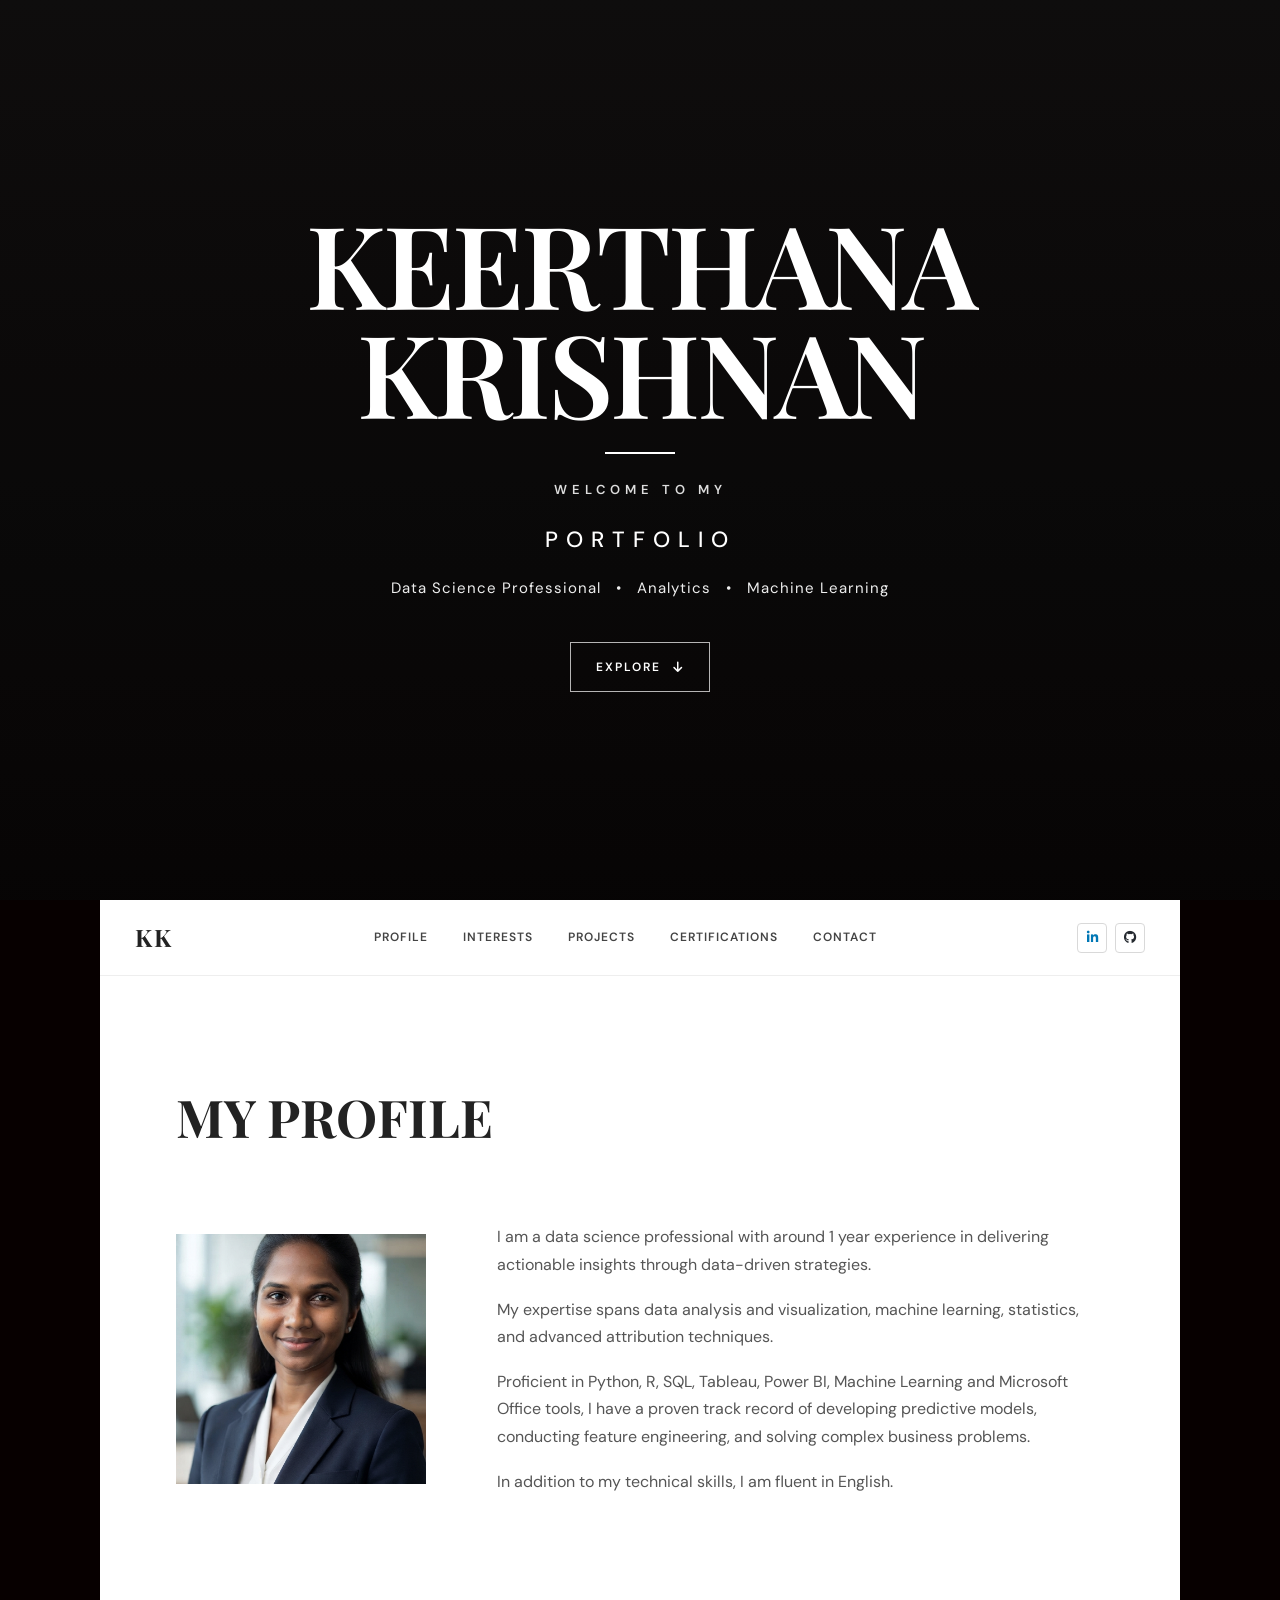
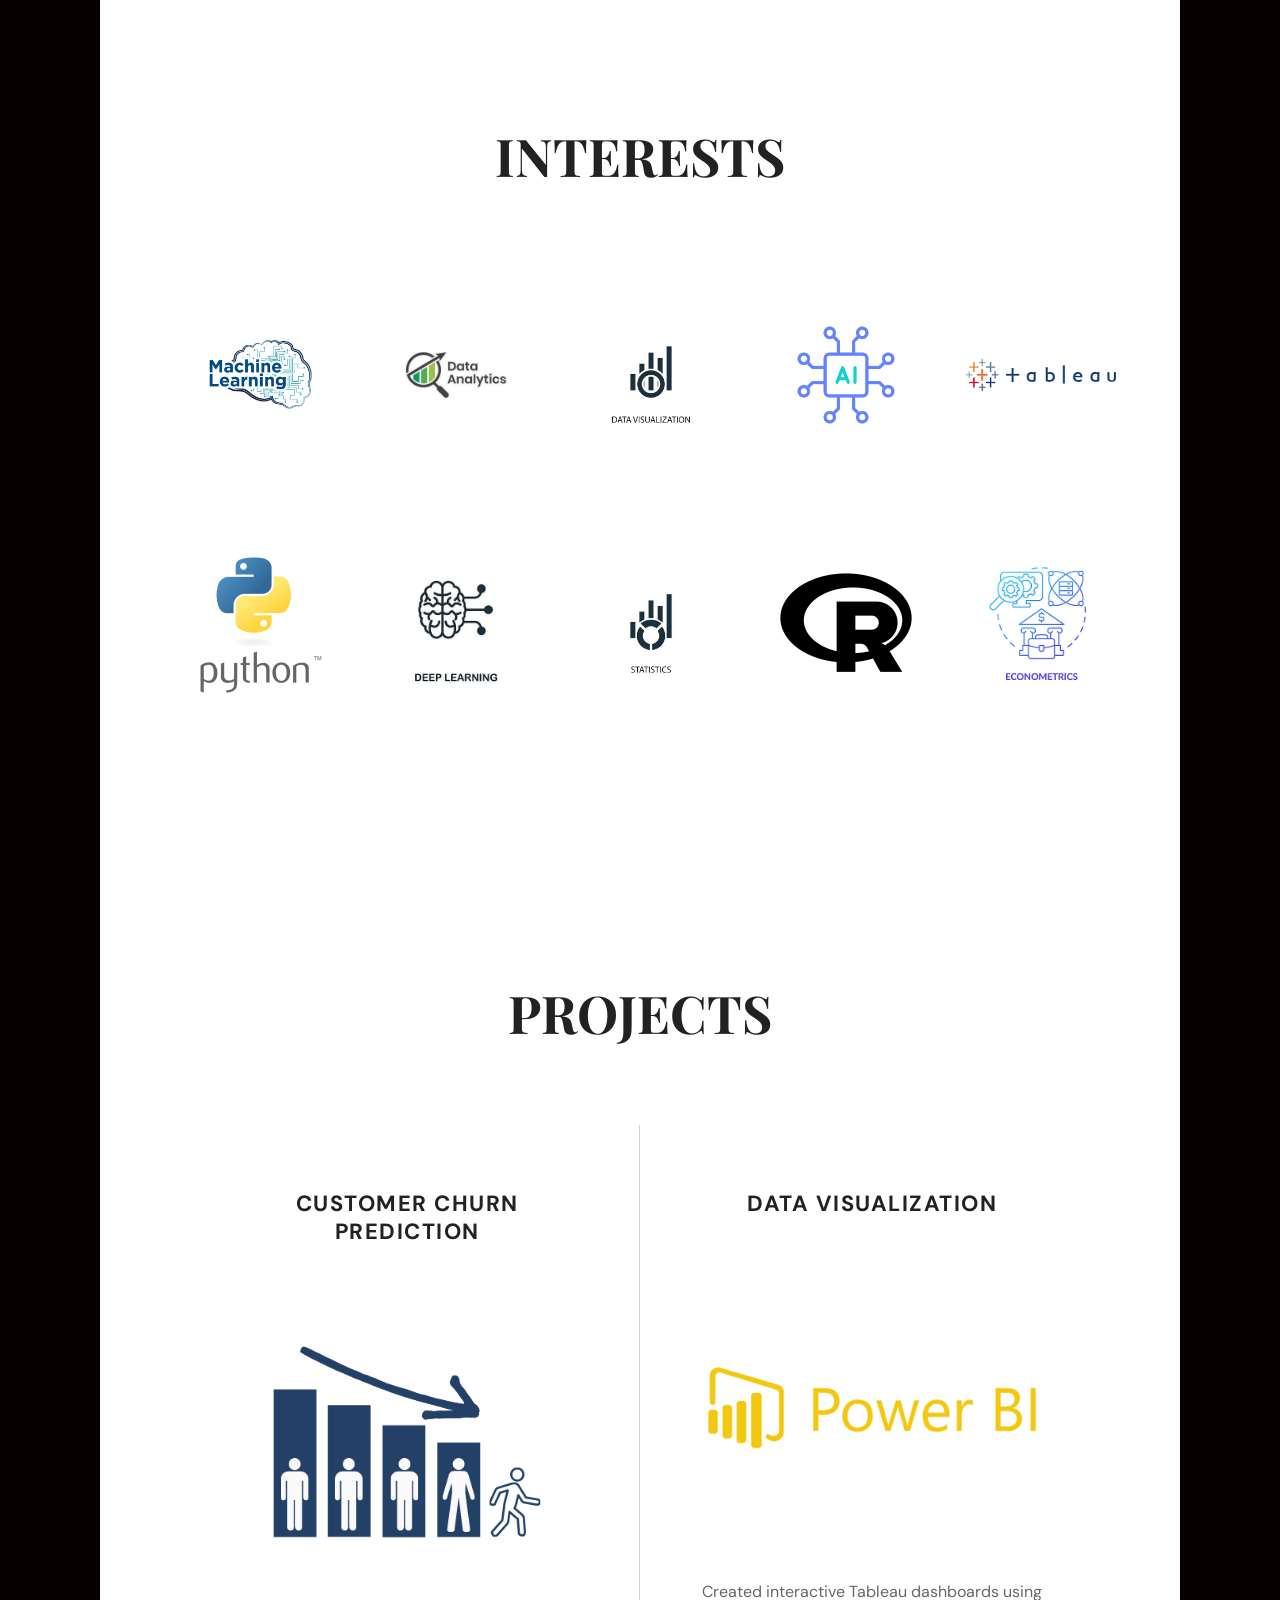
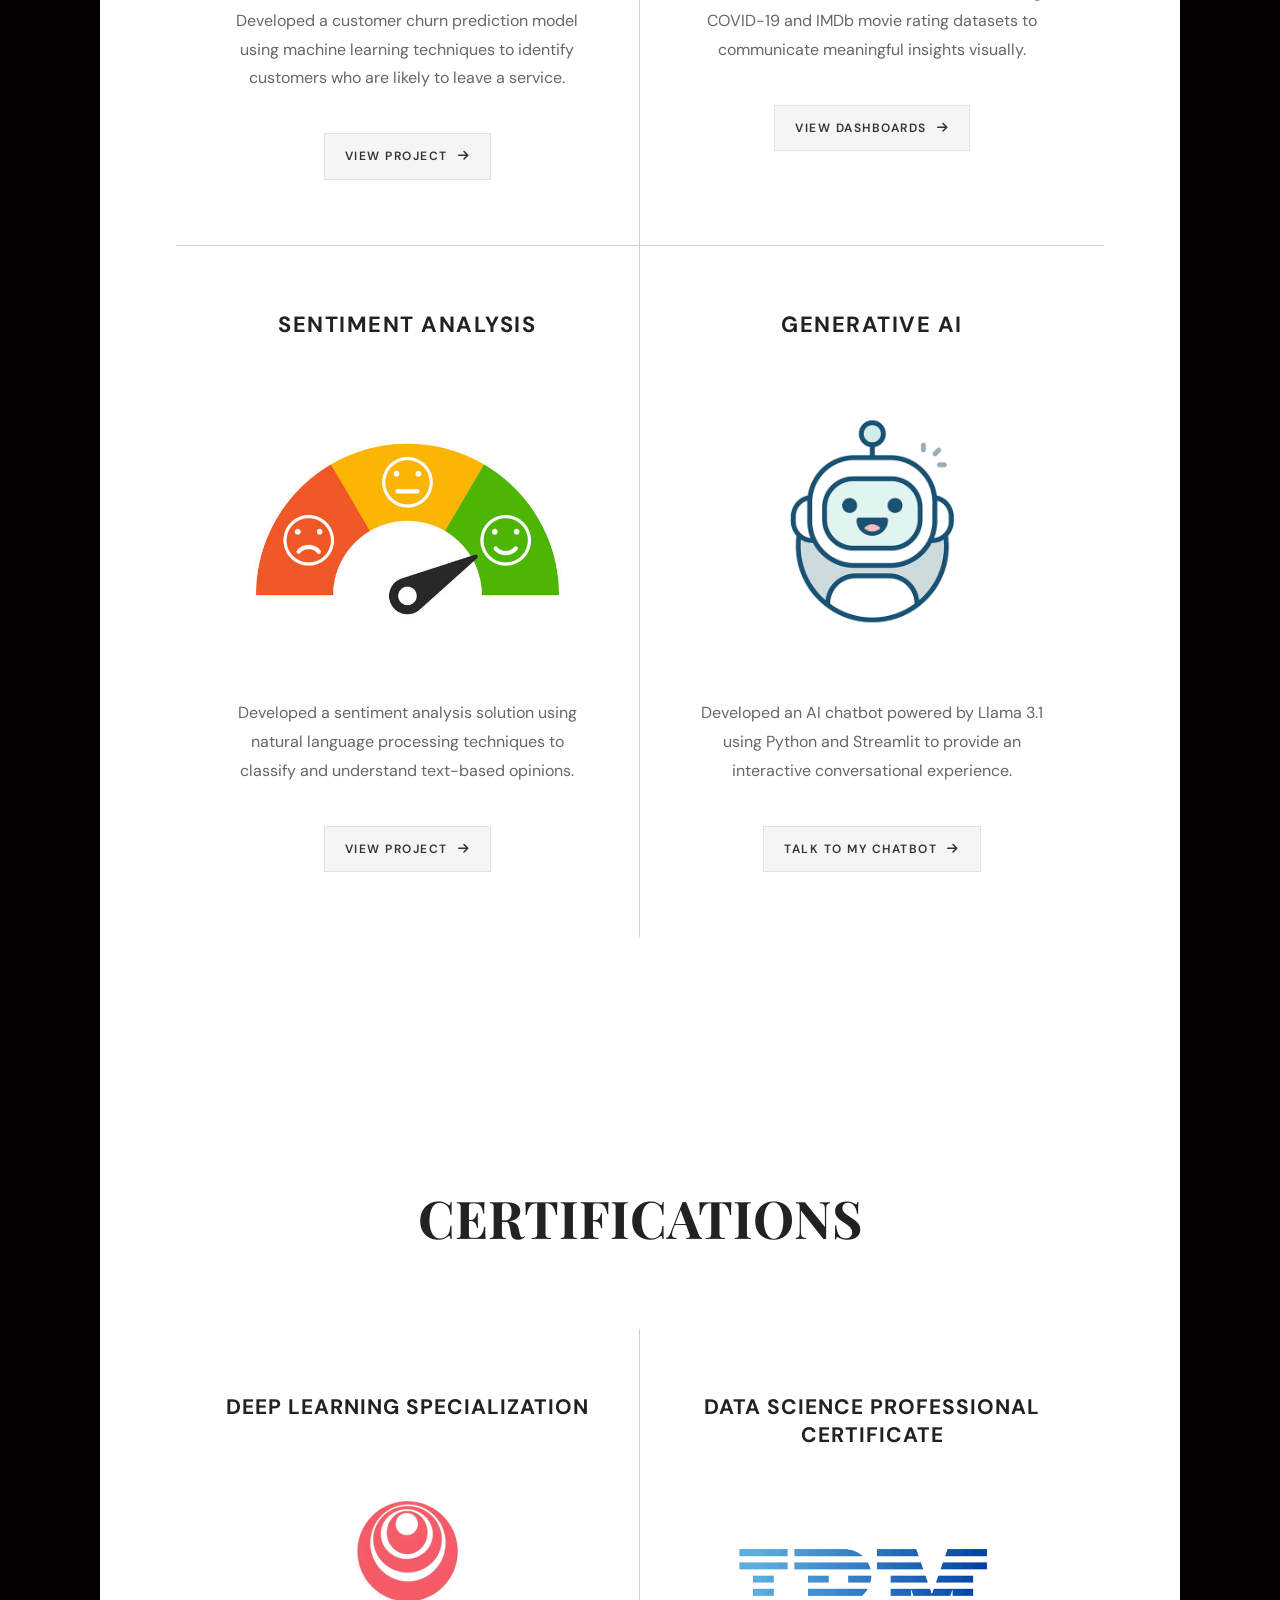
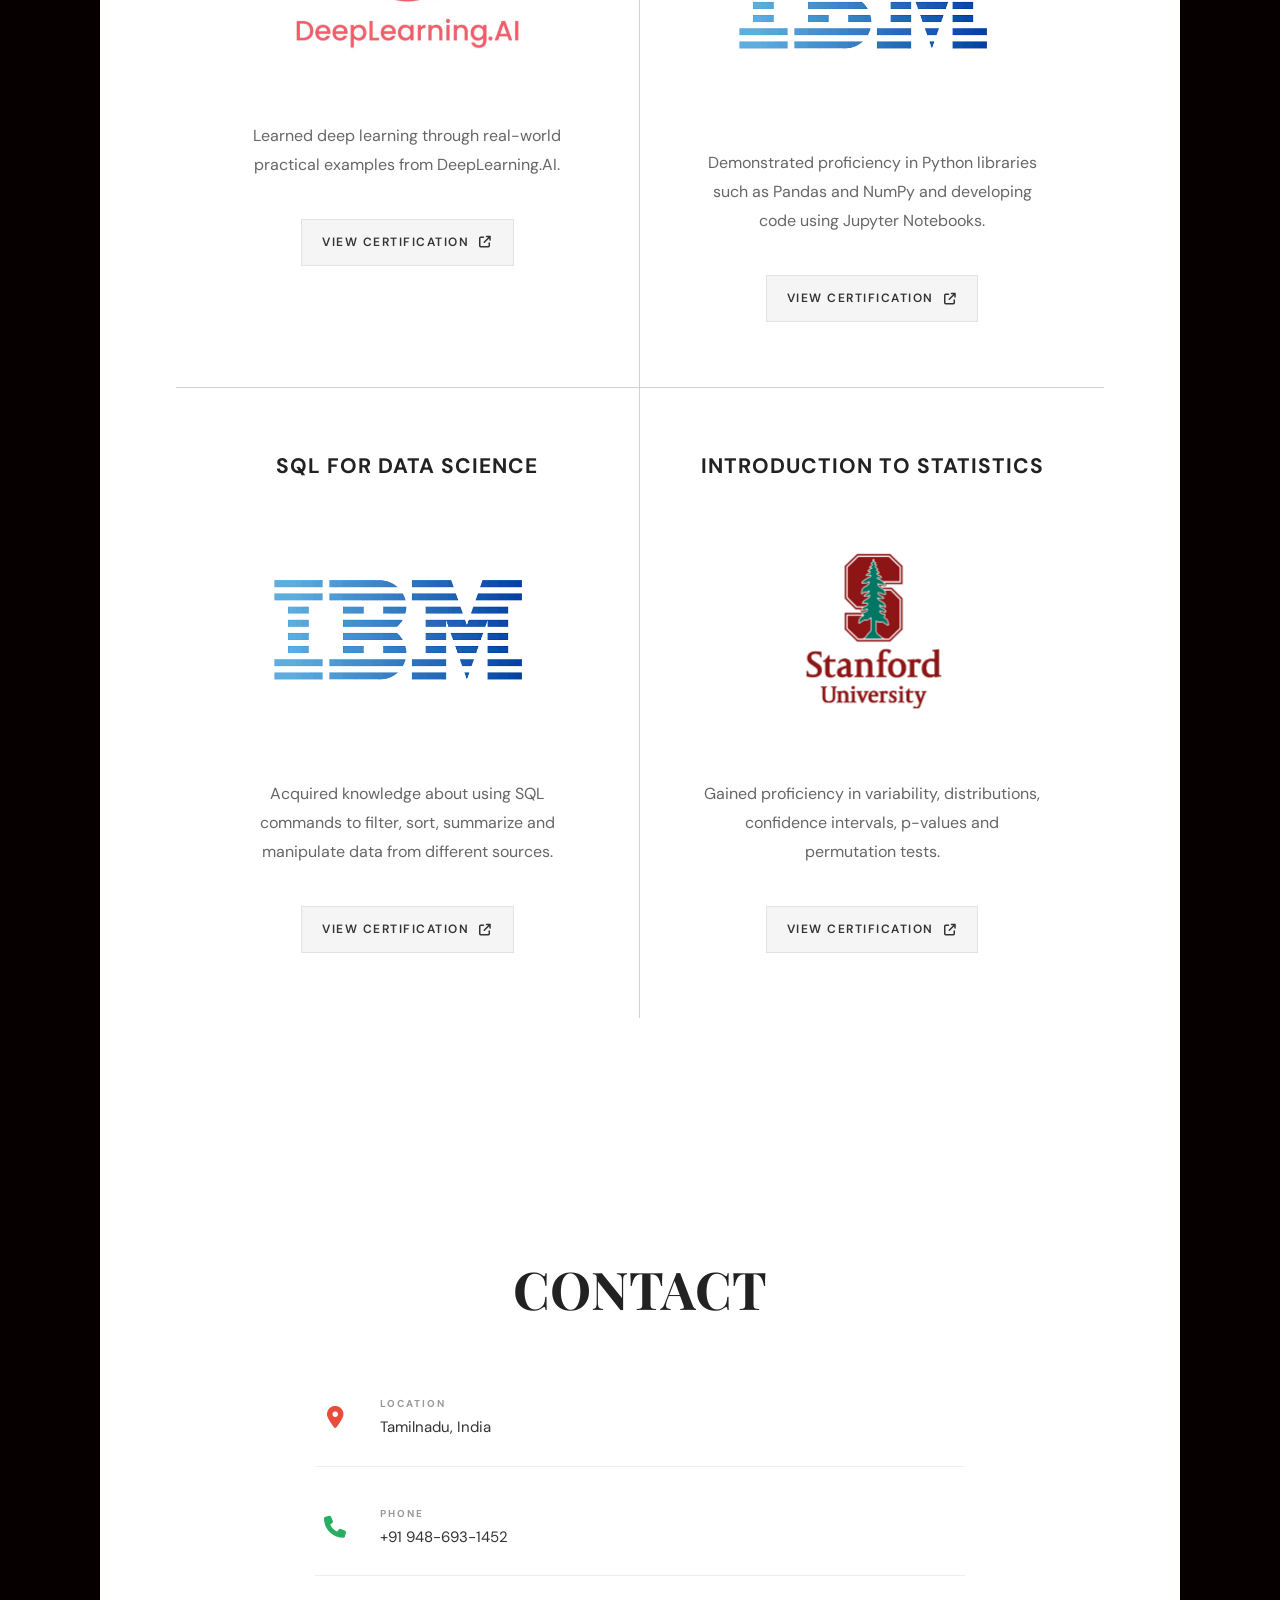
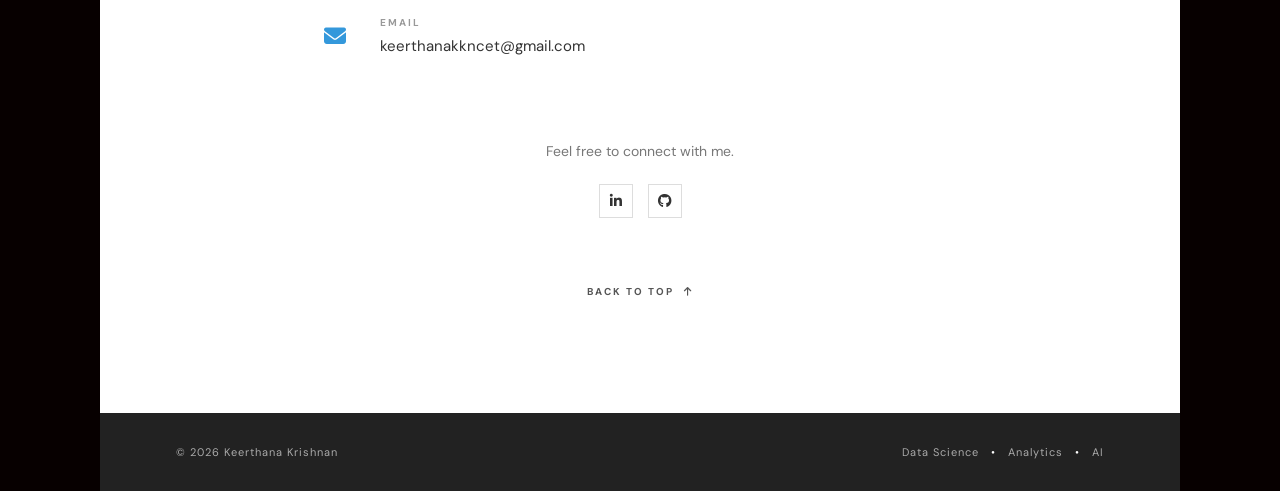
==== commit 8b9c46fc: "Update Home.html" ====
--- a/Home.html
+++ b/Home.html
@@ -29,7 +29,7 @@
 
     <!-- Main CSS -->
     <link rel="stylesheet"
-          href="/Static/CSS/style.css">
+          href="style.css">
 
 </head>
 
@@ -176,7 +176,7 @@
 
             <div class="profile-image reveal">
 
-                <img src="/Static/Images/Icons/myimage.png"
+                <img src="/Icons/myimage.png"
                      alt="Keerthana Krishnan">
 
             </div>
@@ -234,70 +234,70 @@
 
             <div class="interest-item reveal">
                 <div class="interest-image">
-                    <img src="/Static/Images/Icons/ml.jfif"
+                    <img src="/Icons/ml.jfif"
                          alt="Data Analytics">
                 </div>
             </div>
 
             <div class="interest-item reveal">
                 <div class="interest-image">
-                    <img src="/Static/Images/Icons/DA.jpg"
+                    <img src="/Icons/DA.jpg"
                          alt="Machine Learning">
                 </div>
             </div>
 
             <div class="interest-item reveal">
                 <div class="interest-image">
-                    <img src="/Static/Images/Icons/Datavisual.png"
+                    <img src="/Icons/Datavisual.png"
                          alt="Data Visualization">
                 </div>
             </div>
 
             <div class="interest-item reveal">
                 <div class="interest-image">
-                    <img src="/Static/Images/Icons/AI.png"
+                    <img src="/Icons/AI.png"
                          alt="Artificial Intelligence">
                 </div>
             </div>
 
             <div class="interest-item reveal">
                 <div class="interest-image">
-                    <img src="/Static/Images/Icons/tableau.png"
+                    <img src="/Icons/tableau.png"
                          alt="Tableau">
                 </div>
             </div>
 
             <div class="interest-item reveal">
                 <div class="interest-image">
-                    <img src="/Static/Images/Icons/python.png"
+                    <img src="/Icons/python.png"
                          alt="Python">
                 </div>
             </div>
 
             <div class="interest-item reveal">
                 <div class="interest-image">
-                    <img src="/Static/Images/Icons/Deep learning.jfif"
+                    <img src="/Icons/Deep learning.jfif"
                          alt="Deep Learning">
                 </div>
             </div>
 
             <div class="interest-item reveal">
                 <div class="interest-image">
-                    <img src="/Static/Images/Icons/Statistics_logo.jfif"
+                    <img src="/Icons/Statistics_logo.jfif"
                          alt="Statistics">
                 </div>
             </div>
 
             <div class="interest-item reveal">
                 <div class="interest-image">
-                    <img src="/Static/Images/Icons/R_lang.jpg"
+                    <img src="/Icons/R_lang.jpg"
                          alt="R Programming">
                 </div>
             </div>
 
             <div class="interest-item reveal">
                 <div class="interest-image">
-                    <img src="/Static/Images/Icons/Econo_logo.jfif"
+                    <img src="/Icons/Econo_logo.jfif"
                          alt="Econometrics">
                 </div>
             </div>
@@ -334,7 +334,7 @@
 
                     <div class="project-image">
 
-                        <img src="/Static/Images/Icons/CC.png"
+                        <img src="/Icons/CC.png"
                              alt="Customer Churn Prediction">
 
                     </div>
@@ -371,7 +371,7 @@
 
                     <div class="project-image">
 
-                        <img src="/Static/Images/Icons/DV.png"
+                        <img src="/Icons/DV.png"
                              alt="Tableau Dashboards">
 
                     </div>
@@ -408,7 +408,7 @@
 
                     <div class="project-image">
 
-                        <img src="/Static/Images/Icons/NLP.jfif"
+                        <img src="/Icons/NLP.jfif"
                              alt="Sentiment Analysis">
 
                     </div>
@@ -445,7 +445,7 @@
 
                     <div class="project-image">
 
-                        <img src="/Static/Images/Icons/chtpot.gif"
+                        <img src="/Icons/chtpot.gif"
                              alt="AI Chatbot">
 
                     </div>
@@ -503,7 +503,7 @@
 
                     <div class="certificate-image">
 
-                        <img src="/Static/Images/Icons/DL.jfif"
+                        <img src="/Icons/DL.jfif"
                              alt="Deep Learning Specialization">
 
                     </div>
@@ -538,7 +538,7 @@
 
                     <div class="certificate-image">
 
-                        <img src="/Static/Images/Icons/IBM.png"
+                        <img src="/Icons/IBM.png"
                              alt="Data Science Professional Certificate">
 
                     </div>
@@ -574,7 +574,7 @@
 
                     <div class="certificate-image">
 
-                        <img src="/Static/Images/Icons/IBM.png"
+                        <img src="/Icons/IBM.png"
                              alt="SQL for Data Science">
 
                     </div>
@@ -610,7 +610,7 @@
 
                     <div class="certificate-image">
 
-                        <img src="/Static/Images/Icons/sTATISTICS.png"
+                        <img src="/Icons/sTATISTICS.png"
                              alt="Introduction to Statistics">
 
                     </div>
@@ -795,7 +795,7 @@
      JAVASCRIPT
 ===================================================== -->
 
-<script src="/Static/JS/main.js"></script>
+<script src="/main.js"></script>
 
 </body>
 
--- a/style.css
+++ b/style.css
@@ -0,0 +1,1570 @@
+/* =========================================================
+   GLOBAL
+========================================================= */
+
+* {
+    margin: 0;
+    padding: 0;
+    box-sizing: border-box;
+}
+
+html {
+    scroll-behavior: smooth;
+    scroll-padding-top: 80px;
+}
+
+body {
+    font-family: "DM Sans", sans-serif;
+    color: #222222;
+    background: #070000;
+    line-height: 1.7;
+}
+
+a {
+    color: inherit;
+    text-decoration: none;
+}
+
+img {
+    display: block;
+    max-width: 100%;
+}
+
+button {
+    font-family: inherit;
+}
+
+
+/* =========================================================
+   HERO
+========================================================= */
+
+.hero-section {
+    min-height: 100vh;
+    position: relative;
+
+    display: flex;
+    align-items: center;
+    justify-content: center;
+
+    text-align: center;
+
+    background:
+        linear-gradient(
+            rgba(20, 20, 20, 0.75),
+            rgba(8, 8, 8, 0.7)
+        ),
+        url("/Static/Images/hero.jpg");
+
+    background-size: cover;
+    background-position: center;
+    background-attachment: fixed;
+
+    color: #ffffff;
+}
+
+.hero-overlay {
+    position: absolute;
+    inset: 0;
+    background: rgba(0, 0, 0, 0.15);
+}
+
+.hero-content {
+    position: relative;
+    z-index: 2;
+
+    width: 90%;
+    max-width: 1000px;
+
+    padding: 40px 20px;
+}
+
+.hero-eyebrow {
+    font-size: 13px;
+    letter-spacing: 5px;
+    font-weight: 600;
+
+    margin-bottom: 20px;
+
+    color: #dddddd;
+}
+
+.hero-content h1 {
+    font-family: "Playfair Display", serif;
+
+    font-size: clamp(55px, 9vw, 115px);
+    line-height: 0.95;
+
+    font-weight: 600;
+    letter-spacing: -3px;
+
+    margin-bottom: 25px;
+}
+
+.hero-content h1 span {
+    display: block;
+}
+
+.hero-line {
+    width: 70px;
+    height: 2px;
+
+    margin: 25px auto;
+
+    background: #ffffff;
+}
+
+.hero-content h2 {
+    font-size: 22px;
+    font-weight: 500;
+
+    letter-spacing: 8px;
+
+    margin-bottom: 18px;
+}
+
+.hero-description {
+    font-size: 15px;
+
+    color: #eeeeee;
+
+    letter-spacing: 1px;
+}
+
+.hero-description span {
+    margin: 0 10px;
+}
+
+.explore-button {
+    display: inline-flex;
+
+    align-items: center;
+
+    gap: 12px;
+
+    margin-top: 40px;
+
+    padding: 14px 25px;
+
+    border: 1px solid rgba(255, 255, 255, 0.7);
+
+    color: #ffffff;
+
+    font-size: 12px;
+    font-weight: 600;
+
+    letter-spacing: 2px;
+
+    transition: all 0.3s ease;
+}
+
+.explore-button:hover {
+    background: #ffffff;
+    color: #222222;
+}
+
+.explore-button i {
+    transition: transform 0.3s ease;
+}
+
+.explore-button:hover i {
+    transform: translateY(4px);
+}
+
+
+/* =========================================================
+   MAIN PORTFOLIO VIEW
+========================================================= */
+
+.view-content {
+    width: calc(100% - 200px);
+    max-width: 1500px;
+
+    margin: 0 auto;
+
+    background: #ffffff;
+}
+
+
+/* =========================================================
+   NAVIGATION
+========================================================= */
+
+.portfolio-nav {
+    position: sticky;
+    top: 0;
+
+    z-index: 1000;
+
+    background: #ffffff;
+
+    border-bottom: 1px solid #eeeeee;
+}
+
+.nav-container {
+    min-height: 75px;
+
+    padding: 0 35px;
+
+    display: flex;
+
+    align-items: center;
+    justify-content: space-between;
+}
+
+.nav-logo {
+    font-family: "Playfair Display", serif;
+
+    font-size: 24px;
+    font-weight: 700;
+
+    color: #222222;
+
+    letter-spacing: 2px;
+}
+
+.nav-menu {
+    display: flex;
+
+    align-items: center;
+
+    gap: 35px;
+}
+
+.nav-link {
+    position: relative;
+
+    font-size: 12px;
+    font-weight: 600;
+
+    text-transform: uppercase;
+
+    letter-spacing: 1px;
+
+    color: #444444;
+
+    transition: color 0.3s ease;
+}
+
+.nav-link::after {
+    content: "";
+
+    position: absolute;
+
+    left: 0;
+    bottom: -7px;
+
+    width: 0;
+    height: 1px;
+
+    background: #222222;
+
+    transition: width 0.3s ease;
+}
+
+.nav-link:hover {
+    color: #000000;
+}
+
+.nav-link:hover::after {
+    width: 100%;
+}
+
+
+/* =========================================================
+   SOCIAL ICONS
+========================================================= */
+
+.social-icons {
+    display: flex;
+
+    align-items: center;
+
+    gap: 8px;
+}
+
+.social-icons a {
+    width: 30px;
+    height: 30px;
+
+    display: flex;
+
+    align-items: center;
+    justify-content: center;
+
+    background: #ffffff;
+
+    border: 1px solid #d9d9d9;
+
+    border-radius: 4px;
+
+    font-size: 13px;
+
+    transition: all 0.3s ease;
+}
+
+.social-icons a:first-child {
+    color: #0077b5;
+}
+
+.social-icons a:first-child:hover {
+    color: #ffffff;
+
+    background: #0077b5;
+
+    border-color: #0077b5;
+
+    transform: translateY(-2px);
+}
+
+.social-icons a:last-child {
+    color: #24292f;
+}
+
+.social-icons a:last-child:hover {
+    color: #ffffff;
+
+    background: #24292f;
+
+    border-color: #24292f;
+
+    transform: translateY(-2px);
+}
+
+
+/* =========================================================
+   MOBILE MENU BUTTON
+========================================================= */
+
+.menu-toggle {
+    display: none;
+
+    border: none;
+
+    background: transparent;
+
+    font-size: 22px;
+
+    cursor: pointer;
+
+    color: #222222;
+}
+
+
+/* =========================================================
+   GENERAL SECTION
+========================================================= */
+
+.portfolio-section {
+    position: relative;
+
+    padding: 110px 7%;
+
+    background: #ffffff;
+}
+
+.section-heading {
+    margin-bottom: 75px;
+}
+
+.centered-heading {
+    text-align: center;
+}
+
+.section-heading h2 {
+    font-family: "Playfair Display", serif;
+
+    font-size: clamp(36px, 5vw, 52px);
+
+    font-weight: 700;
+
+    line-height: 1.2;
+
+    color: #222222;
+}
+
+
+/* =========================================================
+   PROFILE
+========================================================= */
+
+.profile-container {
+    max-width: 1100px;
+
+    margin: 0 auto;
+
+    display: grid;
+
+    grid-template-columns: 0.5fr 1.1fr;
+
+    gap: 45px;
+
+    align-items: center;
+}
+
+.profile-image {
+    overflow: hidden;
+}
+
+.profile-image img {
+    width: 250px;
+    height: 250px;
+
+    object-fit: cover;
+
+    filter: grayscale(10%);
+
+    transition: transform 0.5s ease;
+}
+
+.profile-image:hover img {
+    transform: scale(1.03);
+}
+
+.profile-content p {
+    color: #555555;
+
+    font-size: 16px;
+
+    margin-bottom: 18px;
+}
+
+.profile-content p:last-child {
+    margin-bottom: 0;
+}
+
+
+/* =========================================================
+   INTERESTS
+========================================================= */
+
+.interests-section {
+    padding-top: 120px;
+
+    padding-bottom: 125px;
+}
+
+.interests-section .section-heading {
+    margin-bottom: 75px;
+}
+
+.interest-list {
+    display: grid;
+
+    grid-template-columns: repeat(5, 1fr);
+
+    gap: 55px 25px;
+
+    max-width: 1100px;
+
+    margin: 0 auto;
+
+    padding: 15px 0;
+}
+
+.interest-item {
+    display: flex;
+
+    align-items: center;
+    justify-content: center;
+
+    text-align: center;
+
+    padding: 15px 10px;
+
+    background: transparent;
+
+    transition: transform 0.3s ease;
+}
+
+.interest-item:hover {
+    transform: translateY(-6px);
+}
+
+.interest-image {
+    width: 150px;
+    height: 165px;
+
+    display: flex;
+
+    align-items: center;
+    justify-content: center;
+
+    overflow: hidden;
+
+    margin: 0 auto;
+}
+
+.interest-image img {
+    width: 100%;
+    height: 100%;
+
+    object-fit: contain;
+
+    object-position: center;
+
+    transition: transform 0.3s ease;
+}
+
+.interest-item:hover .interest-image img {
+    transform: scale(1.08);
+}
+
+
+/* =========================================================
+   PROJECTS
+========================================================= */
+
+.projects-section {
+    padding-top: 120px;
+
+    padding-bottom: 130px;
+}
+
+.projects-section .section-heading {
+    margin-bottom: 80px;
+}
+
+.project-grid {
+    display: grid;
+
+    grid-template-columns: repeat(2, 1fr);
+
+    max-width: 1200px;
+
+    margin: 0 auto;
+
+    /*
+       IMPORTANT:
+       No row-gap here.
+
+       This allows the horizontal divider
+       to connect directly with the vertical divider.
+    */
+    column-gap: 0;
+
+    row-gap: 0;
+}
+
+.project-card {
+    position: relative;
+
+    padding: 65px 50px;
+
+    background: transparent;
+
+    /*
+       Continuous divider system
+    */
+    border-bottom: 1px solid rgba(0, 0, 0, 0.18);
+}
+
+.project-card:nth-child(odd) {
+    border-right: 1px solid rgba(0, 0, 0, 0.18);
+}
+
+/*
+   Remove bottom border from the last row.
+   This prevents an unnecessary line at the bottom.
+*/
+.project-card:nth-child(3),
+.project-card:nth-child(4) {
+    border-bottom: none;
+}
+
+.project-content {
+    display: flex;
+
+    flex-direction: column;
+
+    align-items: center;
+
+    text-align: center;
+}
+
+
+/* PROJECT TITLE */
+
+.project-category {
+    display: block;
+
+    width: 100%;
+
+    max-width: 500px;
+
+    margin: 0 auto 45px;
+
+    font-family: "DM Sans", sans-serif;
+
+    font-size: 22px;
+
+    font-weight: 700;
+
+    line-height: 1.3;
+
+    letter-spacing: 1.5px;
+
+    color: #222222;
+}
+
+
+/* PROJECT IMAGE */
+
+.project-image {
+    width: 100%;
+
+    max-width: 500px;
+
+    height: 250px;
+
+    overflow: hidden;
+
+    margin: 20px auto 45px;
+}
+
+.project-image img {
+    width: 100%;
+
+    height: 100%;
+
+    object-fit: cover;
+
+    transition: transform 0.4s ease;
+}
+
+.project-card:hover .project-image img {
+    transform: scale(1.03);
+}
+
+
+/* PROJECT DESCRIPTION */
+
+.project-content p {
+    width: 100%;
+
+    max-width: 600px;
+
+    margin: 0 auto 40px;
+
+    padding: 0 10px;
+
+    font-size: 16px;
+
+    line-height: 1.8;
+
+    color: #666666;
+}
+
+
+/* PROJECT BUTTON */
+
+.project-link {
+    display: inline-flex;
+
+    align-items: center;
+
+    justify-content: center;
+
+    gap: 10px;
+
+    padding: 12px 20px;
+
+    background: rgba(0, 0, 0, 0.04);
+
+    border: 1px solid rgba(0, 0, 0, 0.08);
+
+    color: #333333;
+
+    font-size: 12px;
+
+    font-weight: 600;
+
+    letter-spacing: 1.5px;
+
+    transition: all 0.3s ease;
+}
+
+.project-link:hover {
+    background: rgba(0, 0, 0, 0.09);
+
+    border-color: rgba(0, 0, 0, 0.15);
+
+    color: #000000;
+}
+
+.project-link i {
+    transition: transform 0.3s ease;
+}
+
+.project-link:hover i {
+    transform: translateX(5px);
+}
+
+
+/* =========================================================
+   CERTIFICATIONS
+========================================================= */
+
+.certifications-section {
+    padding-top: 120px;
+
+    padding-bottom: 130px;
+}
+
+.certifications-section .section-heading {
+    margin-bottom: 80px;
+}
+
+.certification-grid {
+    display: grid;
+
+    grid-template-columns: repeat(2, 1fr);
+
+    max-width: 1200px;
+
+    margin: 0 auto;
+}
+
+.certificate-item {
+    position: relative;
+
+    padding: 65px 50px;
+
+    text-align: center;
+}
+
+.certificate-item:nth-child(odd) {
+    border-right: 1px solid rgba(0, 0, 0, 0.18);
+}
+
+.certificate-item:nth-child(-n+2) {
+    border-bottom: 1px solid rgba(0, 0, 0, 0.18);
+}
+
+.certificate-content {
+    width: 100%;
+
+    display: flex;
+
+    flex-direction: column;
+
+    align-items: center;
+}
+
+
+/* CERTIFICATION TITLE */
+
+.certificate-content > span {
+    display: block;
+
+    width: 100%;
+
+    max-width: 500px;
+
+    margin: 0 auto 45px;
+
+    text-align: center;
+
+    font-family: "DM Sans", sans-serif;
+
+    font-size: 21px;
+
+    font-weight: 700;
+
+    line-height: 1.3;
+
+    letter-spacing: 1px;
+
+    color: #222222;
+
+    text-transform: uppercase;
+}
+
+
+/* CERTIFICATION IMAGE */
+
+.certificate-image {
+    width: 100%;
+
+    max-width: 290px;
+
+    height: 210px;
+
+    margin: 0 auto 45px;
+
+    overflow: hidden;
+}
+
+.certificate-image img {
+    width: 100%;
+
+    height: 100%;
+
+    display: block;
+
+    object-fit: cover;
+
+    object-position: center;
+
+    transition: transform 0.4s ease;
+}
+
+.certificate-item:hover .certificate-image img {
+    transform: scale(1.03);
+}
+
+
+/* CERTIFICATION DESCRIPTION */
+
+.certificate-content p {
+    width: 100%;
+
+    max-width: 600px;
+
+    margin: 0 auto 40px;
+
+    padding: 0 10px;
+
+    font-size: 16px;
+
+    line-height: 1.8;
+
+    color: #666666;
+}
+
+
+/* CERTIFICATION BUTTON */
+
+.certificate-content a {
+    display: inline-flex;
+
+    align-items: center;
+
+    justify-content: center;
+
+    gap: 10px;
+
+    padding: 12px 20px;
+
+    background: rgba(0, 0, 0, 0.04);
+
+    border: 1px solid rgba(0, 0, 0, 0.08);
+
+    color: #333333;
+
+    font-size: 12px;
+
+    font-weight: 600;
+
+    letter-spacing: 1.5px;
+
+    transition: all 0.3s ease;
+}
+
+.certificate-content a:hover {
+    background: rgba(0, 0, 0, 0.09);
+
+    border-color: rgba(0, 0, 0, 0.15);
+
+    color: #000000;
+}
+
+.certificate-content a i {
+    transition: transform 0.3s ease;
+}
+
+.certificate-content a:hover i {
+    transform: translate(3px, -3px);
+}
+
+
+/* =========================================================
+   CONTACT
+========================================================= */
+
+.contact-section {
+    text-align: center;
+}
+
+.contact-container {
+    max-width: 650px;
+
+    margin: 0 auto;
+
+    display: flex;
+
+    flex-direction: column;
+
+    align-items: center;
+
+    gap: 38px;
+}
+
+.contact-item {
+    width: 100%;
+
+    display: flex;
+
+    align-items: center;
+
+    justify-content: flex-start;
+
+    gap: 25px;
+
+    text-align: left;
+
+    padding-bottom: 25px;
+
+    border-bottom: 1px solid #eeeeee;
+}
+
+.contact-item:last-child {
+    border-bottom: none;
+}
+
+.contact-icon {
+    width: 40px;
+
+    flex-shrink: 0;
+
+    text-align: center;
+
+    font-size: 22px;
+}
+
+.location-icon {
+    color: #e74c3c;
+}
+
+.phone-icon {
+    color: #27ae60;
+}
+
+.email-icon {
+    color: #3498db;
+}
+
+.contact-info span {
+    display: block;
+
+    color: #999999;
+
+    font-size: 10px;
+
+    font-weight: 700;
+
+    letter-spacing: 2px;
+
+    margin-bottom: 3px;
+}
+
+.contact-info p {
+    margin: 0;
+
+    color: #333333;
+
+    font-size: 15px;
+}
+
+.contact-info a:hover {
+    color: #3498db;
+}
+
+.contact-bottom {
+    margin-top: 55px;
+}
+
+.contact-bottom p {
+    color: #777777;
+
+    font-size: 14px;
+
+    margin-bottom: 20px;
+}
+
+.contact-social {
+    display: flex;
+
+    justify-content: center;
+
+    gap: 15px;
+}
+
+.contact-social a {
+    width: 34px;
+    height: 34px;
+
+    display: flex;
+
+    align-items: center;
+
+    justify-content: center;
+
+    border: 1px solid #dddddd;
+
+    color: #333333;
+
+    font-size: 14px;
+
+    transition: all 0.3s ease;
+}
+
+.contact-social a:first-child:hover {
+    color: #0077b5;
+
+    border-color: #0077b5;
+}
+
+.contact-social a:last-child:hover {
+    color: #000000;
+
+    border-color: #000000;
+}
+
+.back-to-top {
+    display: inline-flex;
+
+    align-items: center;
+
+    gap: 10px;
+
+    margin-top: 65px;
+
+    font-size: 10px;
+
+    font-weight: 700;
+
+    letter-spacing: 2px;
+
+    color: #555555;
+}
+
+.back-to-top:hover {
+    color: #000000;
+}
+
+
+/* =========================================================
+   FOOTER
+========================================================= */
+
+.portfolio-footer {
+    padding: 30px 7%;
+
+    background: #222222;
+
+    color: #aaaaaa;
+
+    display: flex;
+
+    align-items: center;
+
+    justify-content: space-between;
+
+    gap: 20px;
+
+    font-size: 11px;
+
+    letter-spacing: 1px;
+}
+
+.portfolio-footer span {
+    margin: 0 8px;
+
+    color: #ffffff;
+}
+
+
+/* =========================================================
+   REVEAL ANIMATION
+========================================================= */
+
+.reveal {
+    opacity: 0;
+
+    transform: translateY(25px);
+
+    transition:
+        opacity 0.7s ease,
+        transform 0.7s ease;
+}
+
+.reveal.active {
+    opacity: 1;
+
+    transform: translateY(0);
+}
+
+
+/* =========================================================
+   TABLET
+========================================================= */
+
+@media (max-width: 1100px) {
+
+    .view-content {
+        width: calc(100% - 80px);
+    }
+
+    .nav-menu {
+        gap: 20px;
+    }
+
+    .interest-list {
+        grid-template-columns: repeat(4, 1fr);
+
+        gap: 45px 20px;
+    }
+
+    .interest-image {
+        width: 120px;
+
+        height: 125px;
+    }
+
+    .profile-container {
+        gap: 35px;
+    }
+
+    .project-card {
+        padding: 55px 30px;
+    }
+
+    .certificate-item {
+        padding: 55px 30px;
+    }
+}
+
+
+/* =========================================================
+   MOBILE NAVIGATION
+========================================================= */
+
+@media (max-width: 800px) {
+
+    .view-content {
+        width: calc(100% - 30px);
+    }
+
+    .nav-container {
+        min-height: 65px;
+
+        padding: 0 20px;
+    }
+
+    .menu-toggle {
+        display: block;
+
+        order: 2;
+    }
+
+    .nav-logo {
+        order: 1;
+    }
+
+    .social-icons {
+        order: 3;
+    }
+
+    .nav-menu {
+        position: absolute;
+
+        top: 65px;
+
+        left: 0;
+        right: 0;
+
+        display: none;
+
+        flex-direction: column;
+
+        align-items: center;
+
+        gap: 0;
+
+        padding: 15px 0 20px;
+
+        background: #ffffff;
+
+        border-top: 1px solid #eeeeee;
+
+        box-shadow:
+            0 10px 25px rgba(0, 0, 0, 0.05);
+    }
+
+    .nav-menu.active {
+        display: flex;
+    }
+
+    .nav-link {
+        width: 100%;
+
+        text-align: center;
+
+        padding: 12px;
+    }
+
+    .nav-link::after {
+        display: none;
+    }
+
+    .social-icons {
+        margin-left: auto;
+
+        margin-right: 15px;
+    }
+}
+
+
+/* =========================================================
+   TABLET / SMALL SCREEN
+========================================================= */
+
+@media (max-width: 750px) {
+
+    .portfolio-section {
+        padding: 80px 6%;
+    }
+
+    .profile-container {
+        grid-template-columns: 1fr;
+
+        gap: 40px;
+    }
+
+    .profile-image {
+        display: flex;
+
+        justify-content: center;
+    }
+
+    .interest-list {
+        grid-template-columns: repeat(2, 1fr);
+
+        gap: 40px 15px;
+    }
+
+    .interest-image {
+        width: 105px;
+
+        height: 115px;
+    }
+
+
+    /* PROJECTS */
+
+    .project-grid {
+        grid-template-columns: 1fr;
+
+        /*
+           Keep row-gap at ZERO.
+
+           The border belongs to the card itself,
+           so every horizontal divider remains
+           continuous.
+        */
+        row-gap: 0;
+    }
+
+    .project-card,
+    .project-card:nth-child(odd) {
+        border-right: none;
+
+        border-bottom: 1px solid rgba(0, 0, 0, 0.18);
+
+        padding: 55px 0;
+    }
+
+    .project-card:last-child {
+        border-bottom: none;
+    }
+
+
+    /* CERTIFICATIONS */
+
+    .certification-grid {
+        grid-template-columns: 1fr;
+    }
+
+    .certificate-item,
+    .certificate-item:nth-child(odd) {
+        border-right: none;
+    }
+
+    .certificate-item:nth-child(-n+2) {
+        border-bottom: none;
+    }
+
+    .certificate-item:not(:last-child) {
+        border-bottom: 1px solid rgba(0, 0, 0, 0.18);
+    }
+
+    .certificate-item {
+        padding: 55px 0;
+    }
+}
+
+
+/* =========================================================
+   MOBILE
+========================================================= */
+
+@media (max-width: 550px) {
+
+    .view-content {
+        width: calc(100% - 16px);
+    }
+
+    .hero-content {
+        padding: 30px 15px;
+    }
+
+    .hero-content h1 {
+        font-size: 52px;
+
+        letter-spacing: -1px;
+    }
+
+    .hero-content h2 {
+        font-size: 17px;
+
+        letter-spacing: 5px;
+    }
+
+    .hero-description {
+        font-size: 13px;
+
+        line-height: 2;
+    }
+
+    .hero-description span {
+        margin: 0 4px;
+    }
+
+    .portfolio-section {
+        padding: 70px 22px;
+    }
+
+    .section-heading {
+        margin-bottom: 50px;
+    }
+
+    .section-heading h2 {
+        font-size: 36px;
+    }
+
+
+    /* =====================================================
+       INTERESTS
+    ===================================================== */
+
+    .interests-section {
+        padding-top: 80px;
+
+        padding-bottom: 90px;
+    }
+
+    .interests-section .section-heading {
+        margin-bottom: 55px;
+    }
+
+    .interest-list {
+        grid-template-columns: repeat(2, 1fr);
+
+        gap: 35px 10px;
+
+        padding: 10px 0;
+    }
+
+    .interest-item {
+        padding: 12px 5px;
+    }
+
+    .interest-image {
+        width: 95px;
+
+        height: 95px;
+    }
+
+
+    /* =====================================================
+       PROJECTS
+    ===================================================== */
+
+    .projects-section {
+        padding-top: 80px;
+
+        padding-bottom: 90px;
+    }
+
+    .projects-section .section-heading {
+        margin-bottom: 60px;
+    }
+
+    .project-card,
+    .project-card:nth-child(odd) {
+        padding: 55px 0;
+    }
+
+    .project-category {
+        font-size: 19px;
+
+        line-height: 1.35;
+
+        margin-bottom: 40px;
+    }
+
+    .project-image {
+        width: 100%;
+
+        height: 220px;
+
+        margin-bottom: 40px;
+    }
+
+    .project-content p {
+        font-size: 14px;
+
+        line-height: 1.8;
+
+        margin-bottom: 35px;
+
+        padding: 0 5px;
+    }
+
+
+    /* =====================================================
+       CERTIFICATIONS
+    ===================================================== */
+
+    .certifications-section {
+        padding-top: 80px;
+
+        padding-bottom: 90px;
+    }
+
+    .certifications-section .section-heading {
+        margin-bottom: 60px;
+    }
+
+    .certificate-item {
+        padding: 55px 0;
+    }
+
+    .certificate-content > span {
+        font-size: 19px;
+
+        line-height: 1.35;
+
+        margin-bottom: 40px;
+    }
+
+    .certificate-image {
+        width: 100%;
+
+        height: 220px;
+
+        margin-bottom: 40px;
+    }
+
+    .certificate-content p {
+        font-size: 14px;
+
+        line-height: 1.8;
+
+        margin-bottom: 35px;
+
+        padding: 0 5px;
+    }
+
+
+    /* =====================================================
+       CONTACT
+    ===================================================== */
+
+    .contact-item {
+        gap: 15px;
+    }
+
+    .contact-info p {
+        font-size: 14px;
+
+        word-break: break-word;
+    }
+
+
+    /* =====================================================
+       FOOTER
+    ===================================================== */
+
+    .portfolio-footer {
+        flex-direction: column;
+
+        text-align: center;
+    }
+}
+
+
+/* =========================================================
+   VERY SMALL MOBILE
+========================================================= */
+
+@media (max-width: 380px) {
+
+    .social-icons {
+        gap: 5px;
+
+        margin-right: 8px;
+    }
+
+    .social-icons a {
+        width: 24px;
+
+        height: 24px;
+
+        font-size: 12px;
+    }
+
+    .hero-content h1 {
+        font-size: 45px;
+    }
+
+    .interest-list {
+        grid-template-columns: 1fr 1fr;
+
+        gap: 30px 5px;
+    }
+
+    .interest-image {
+        width: 85px;
+
+        height: 85px;
+    }
+
+
+    /* PROJECTS */
+
+    .project-card,
+    .project-card:nth-child(odd) {
+        padding: 45px 0;
+    }
+
+    .project-image {
+        height: 200px;
+
+        margin-bottom: 35px;
+    }
+
+
+    /* CERTIFICATIONS */
+
+    .certificate-item {
+        padding: 45px 0;
+    }
+
+    .certificate-image {
+        height: 200px;
+
+        margin-bottom: 30px;
+    }
+}
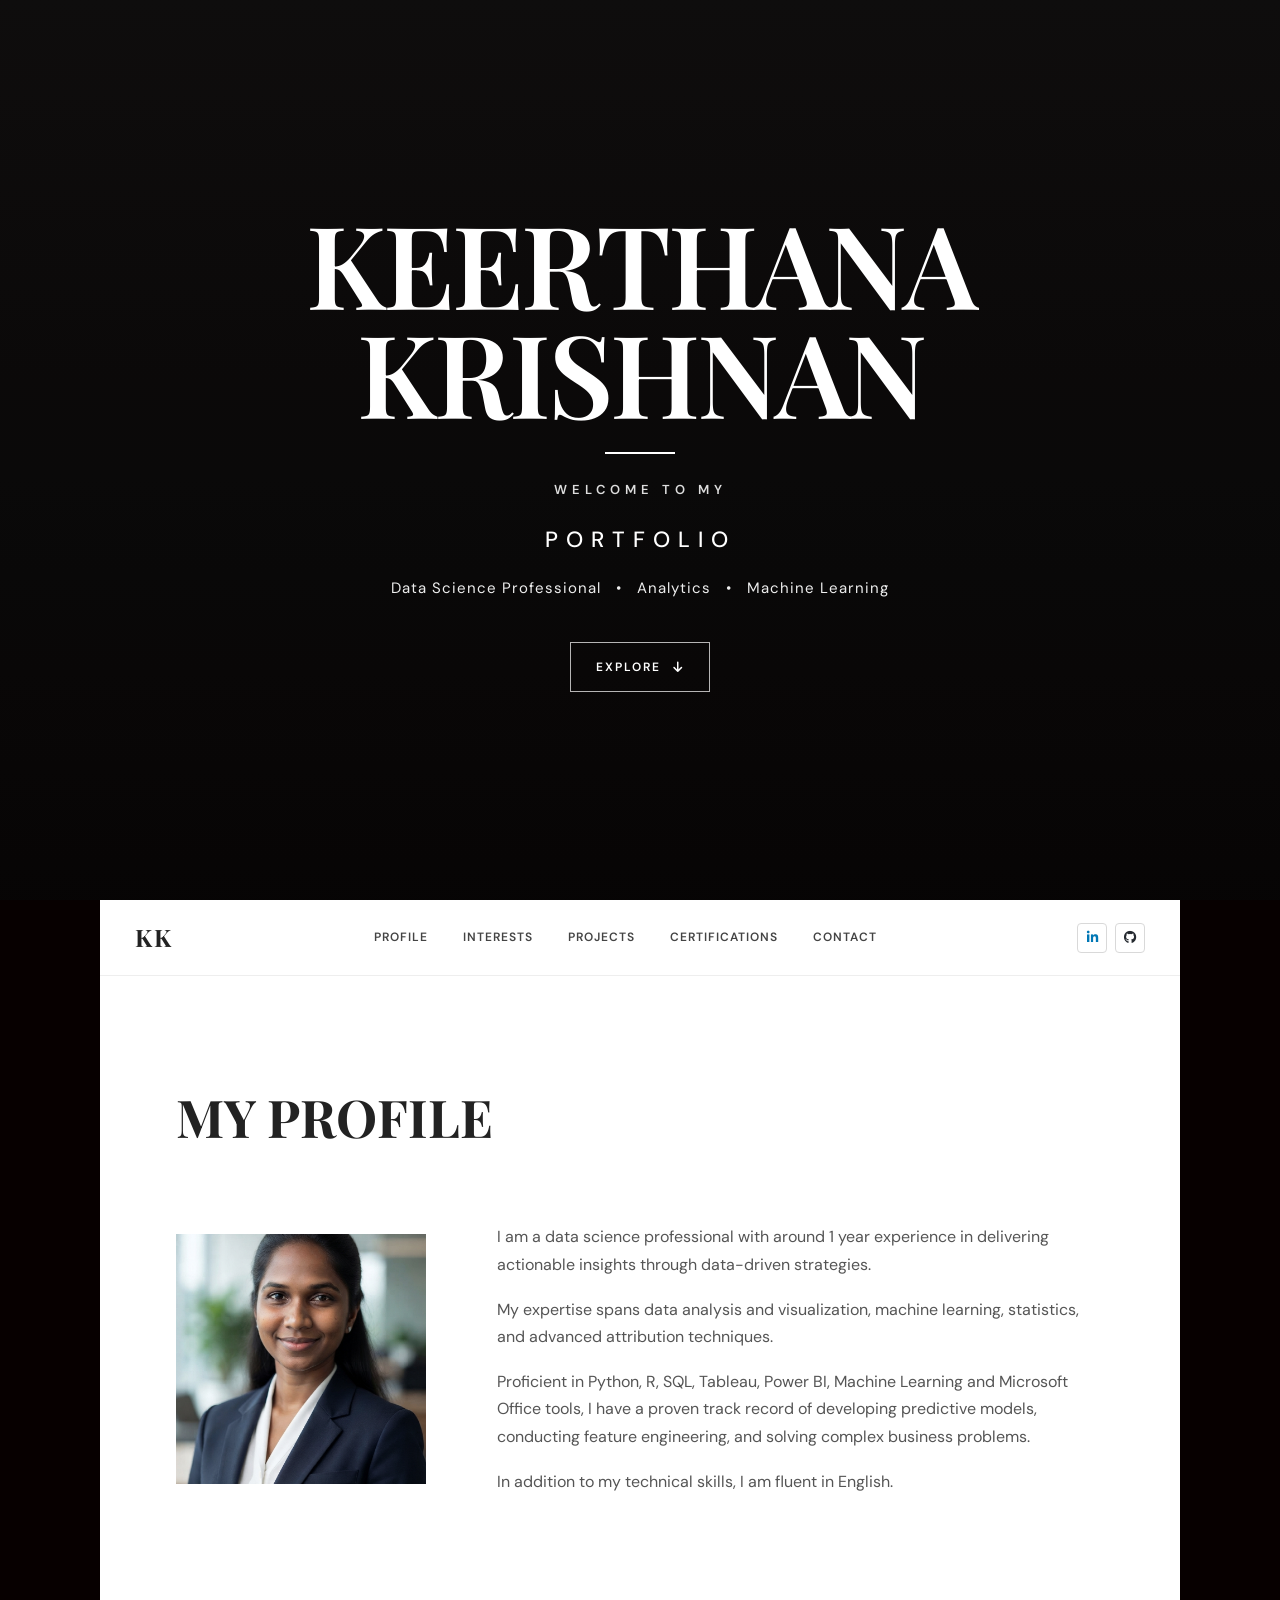
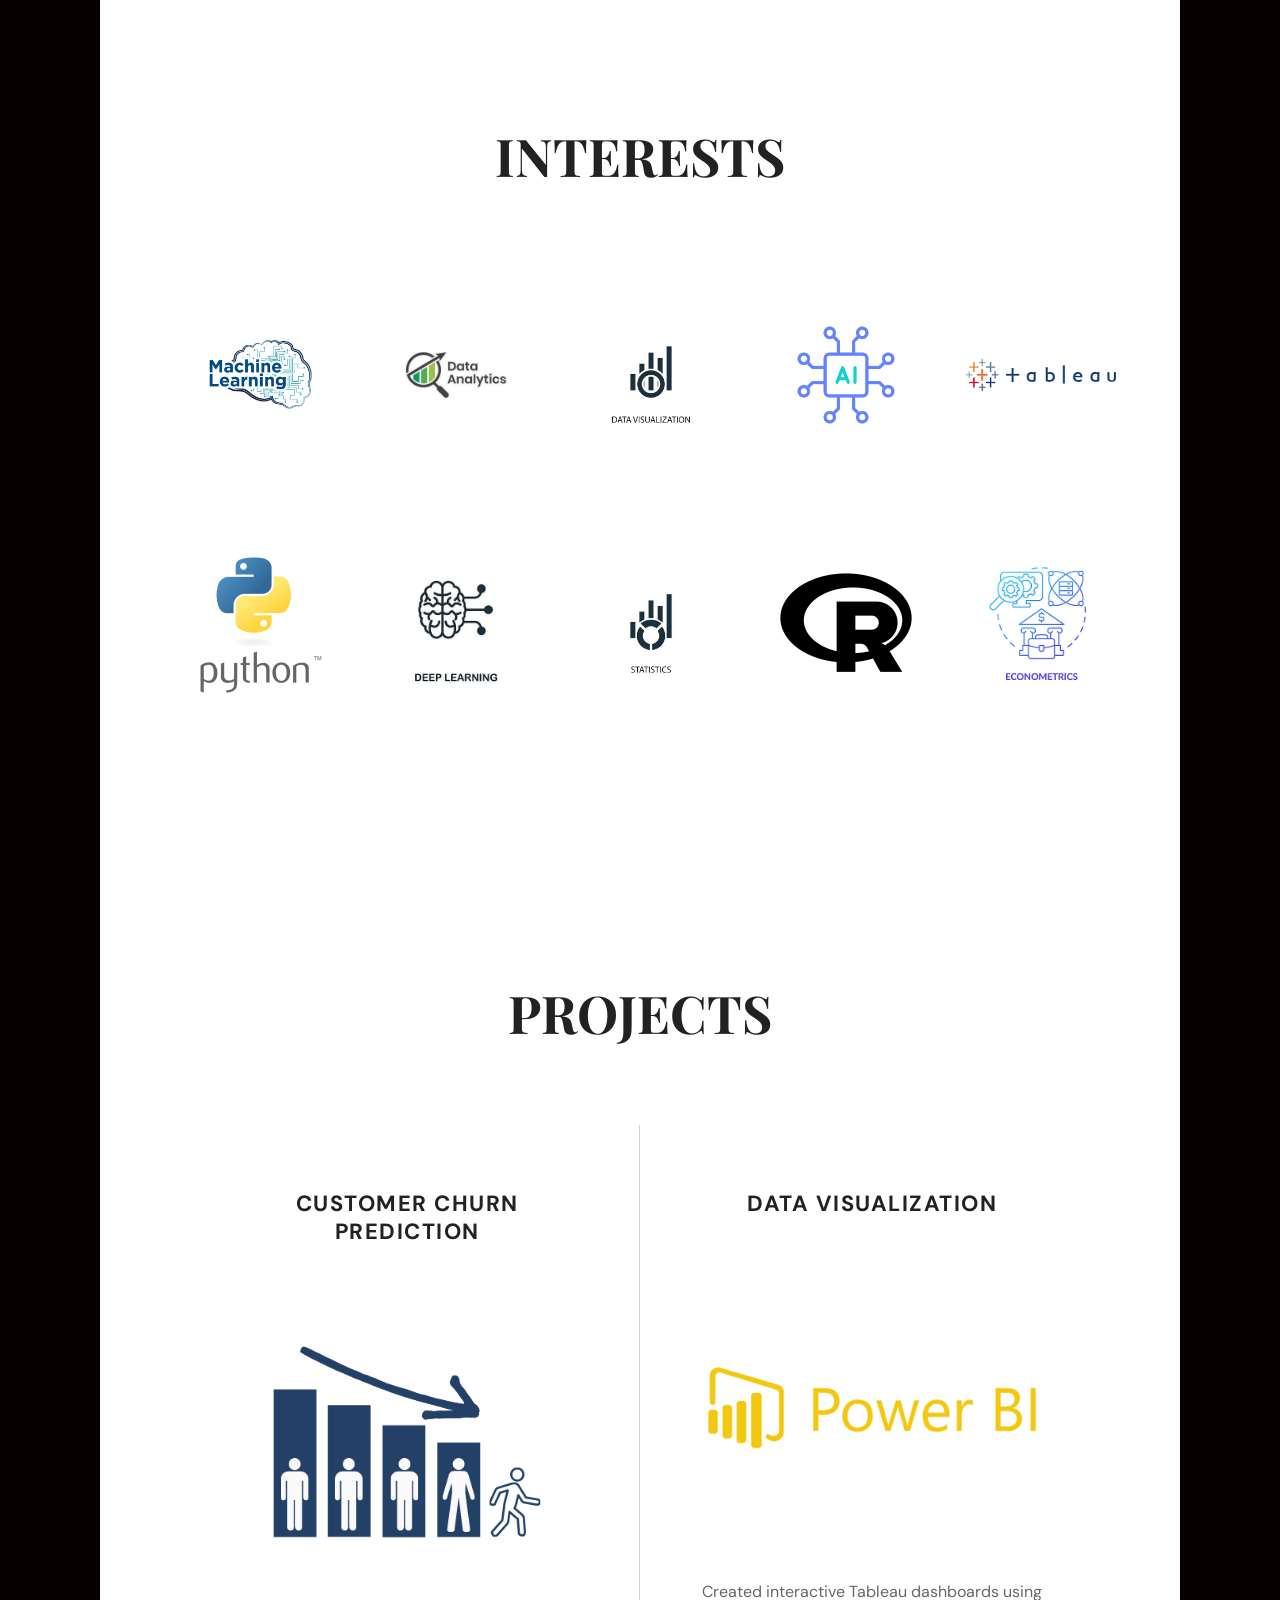
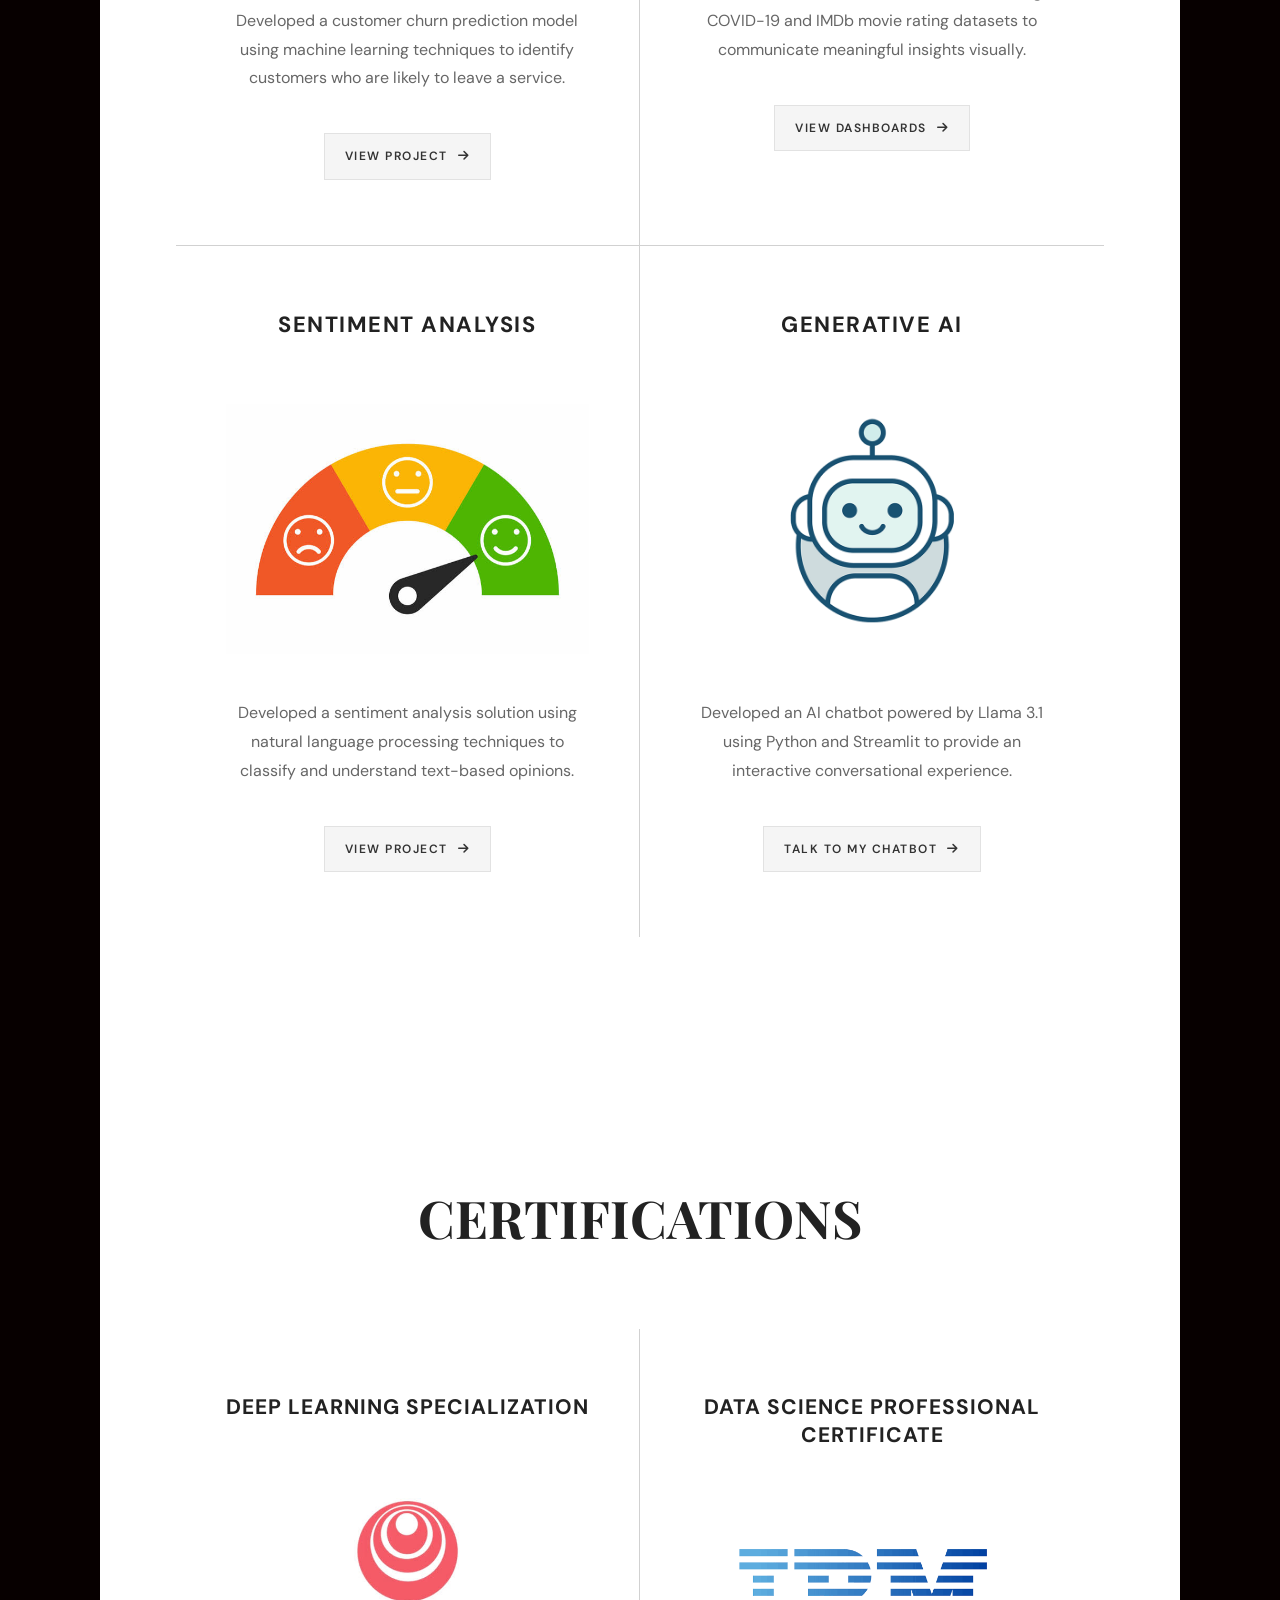
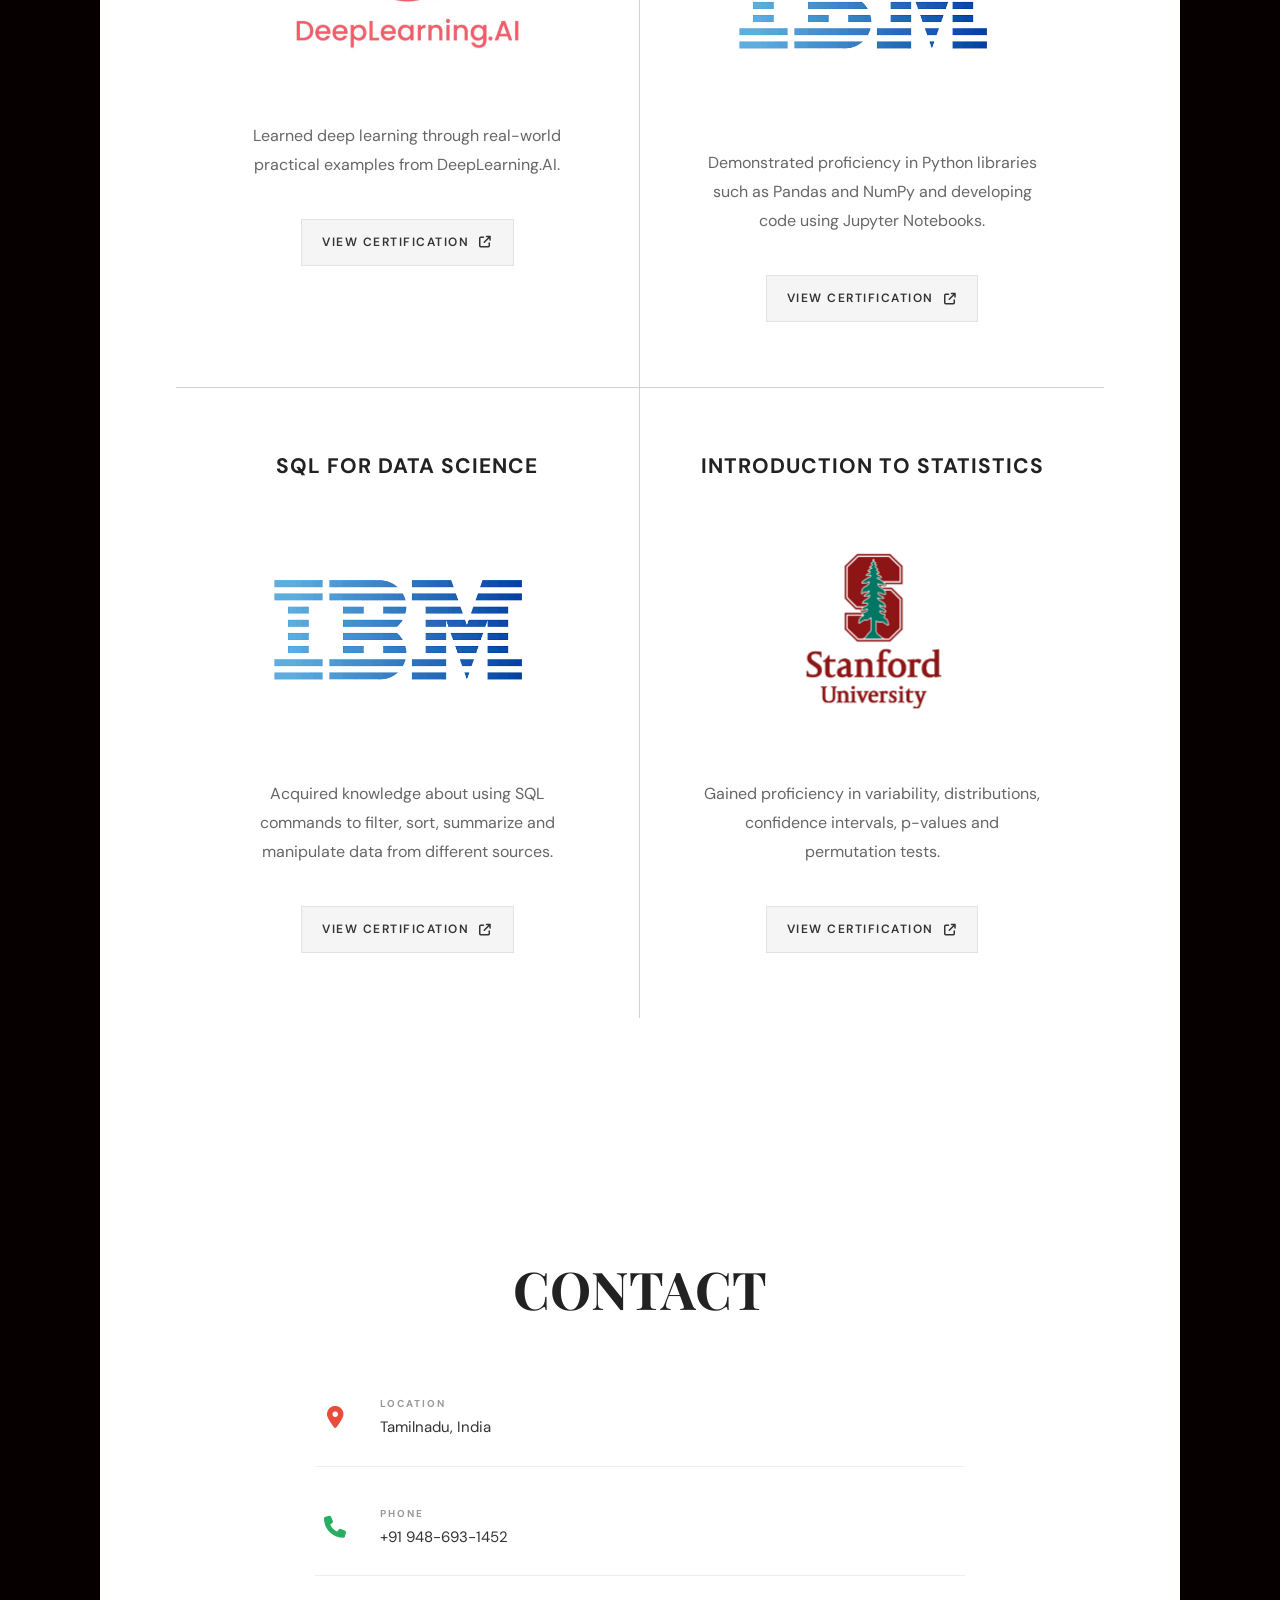
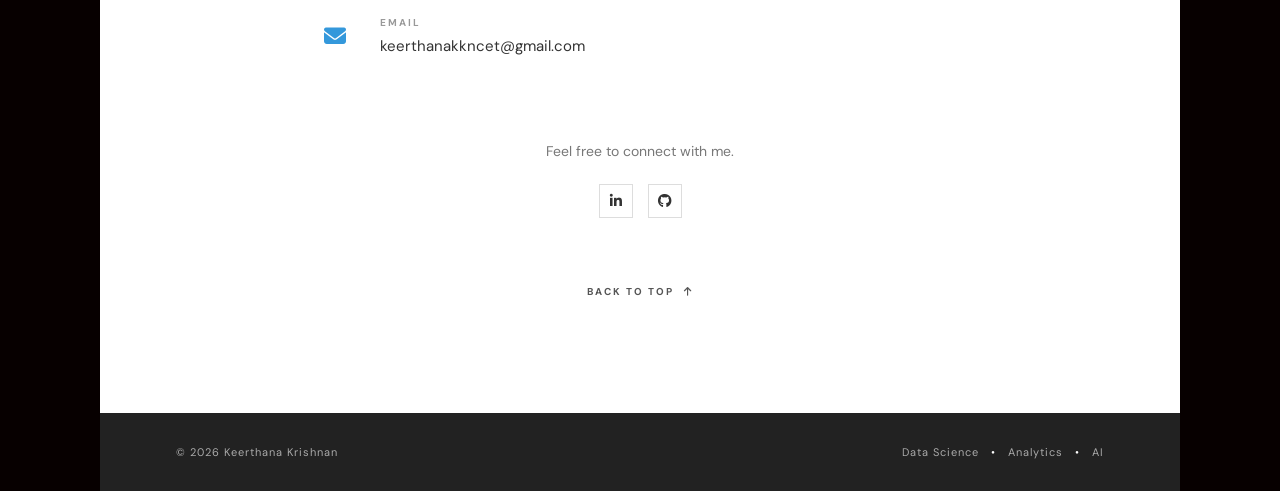
==== commit 178fc6dd: "Update Home.html" ====
--- a/Home.html
+++ b/Home.html
@@ -176,7 +176,7 @@
 
             <div class="profile-image reveal">
 
-                <img src="/Icons/myimage.png"
+                <img src="Icons/myimage.png"
                      alt="Keerthana Krishnan">
 
             </div>
@@ -234,70 +234,70 @@
 
             <div class="interest-item reveal">
                 <div class="interest-image">
-                    <img src="/Icons/ml.jfif"
+                    <img src="Icons/ml.jfif"
                          alt="Data Analytics">
                 </div>
             </div>
 
             <div class="interest-item reveal">
                 <div class="interest-image">
-                    <img src="/Icons/DA.jpg"
+                    <img src="Icons/DA.jpg"
                          alt="Machine Learning">
                 </div>
             </div>
 
             <div class="interest-item reveal">
                 <div class="interest-image">
-                    <img src="/Icons/Datavisual.png"
+                    <img src="Icons/Datavisual.png"
                          alt="Data Visualization">
                 </div>
             </div>
 
             <div class="interest-item reveal">
                 <div class="interest-image">
-                    <img src="/Icons/AI.png"
+                    <img src="Icons/AI.png"
                          alt="Artificial Intelligence">
                 </div>
             </div>
 
             <div class="interest-item reveal">
                 <div class="interest-image">
-                    <img src="/Icons/tableau.png"
+                    <img src="Icons/tableau.png"
                          alt="Tableau">
                 </div>
             </div>
 
             <div class="interest-item reveal">
                 <div class="interest-image">
-                    <img src="/Icons/python.png"
+                    <img src="Icons/python.png"
                          alt="Python">
                 </div>
             </div>
 
             <div class="interest-item reveal">
                 <div class="interest-image">
-                    <img src="/Icons/Deep learning.jfif"
+                    <img src="Icons/Deep learning.jfif"
                          alt="Deep Learning">
                 </div>
             </div>
 
             <div class="interest-item reveal">
                 <div class="interest-image">
-                    <img src="/Icons/Statistics_logo.jfif"
+                    <img src="Icons/Statistics_logo.jfif"
                          alt="Statistics">
                 </div>
             </div>
 
             <div class="interest-item reveal">
                 <div class="interest-image">
-                    <img src="/Icons/R_lang.jpg"
+                    <img src="Icons/R_lang.jpg"
                          alt="R Programming">
                 </div>
             </div>
 
             <div class="interest-item reveal">
                 <div class="interest-image">
-                    <img src="/Icons/Econo_logo.jfif"
+                    <img src="Icons/Econo_logo.jfif"
                          alt="Econometrics">
                 </div>
             </div>
@@ -334,7 +334,7 @@
 
                     <div class="project-image">
 
-                        <img src="/Icons/CC.png"
+                        <img src="Icons/CC.png"
                              alt="Customer Churn Prediction">
 
                     </div>
@@ -371,7 +371,7 @@
 
                     <div class="project-image">
 
-                        <img src="/Icons/DV.png"
+                        <img src="Icons/DV.png"
                              alt="Tableau Dashboards">
 
                     </div>
@@ -408,7 +408,7 @@
 
                     <div class="project-image">
 
-                        <img src="/Icons/NLP.jfif"
+                        <img src="Icons/NLP.jfif"
                              alt="Sentiment Analysis">
 
                     </div>
@@ -445,7 +445,7 @@
 
                     <div class="project-image">
 
-                        <img src="/Icons/chtpot.gif"
+                        <img src="Icons/chtpot.gif"
                              alt="AI Chatbot">
 
                     </div>
@@ -503,7 +503,7 @@
 
                     <div class="certificate-image">
 
-                        <img src="/Icons/DL.jfif"
+                        <img src="Icons/DL.jfif"
                              alt="Deep Learning Specialization">
 
                     </div>
@@ -538,7 +538,7 @@
 
                     <div class="certificate-image">
 
-                        <img src="/Icons/IBM.png"
+                        <img src="Icons/IBM.png"
                              alt="Data Science Professional Certificate">
 
                     </div>
@@ -574,7 +574,7 @@
 
                     <div class="certificate-image">
 
-                        <img src="/Icons/IBM.png"
+                        <img src="Icons/IBM.png"
                              alt="SQL for Data Science">
 
                     </div>
@@ -610,7 +610,7 @@
 
                     <div class="certificate-image">
 
-                        <img src="/Icons/sTATISTICS.png"
+                        <img src="Icons/sTATISTICS.png"
                              alt="Introduction to Statistics">
 
                     </div>
@@ -795,7 +795,7 @@
      JAVASCRIPT
 ===================================================== -->
 
-<script src="/main.js"></script>
+<script src="main.js"></script>
 
 </body>
 
